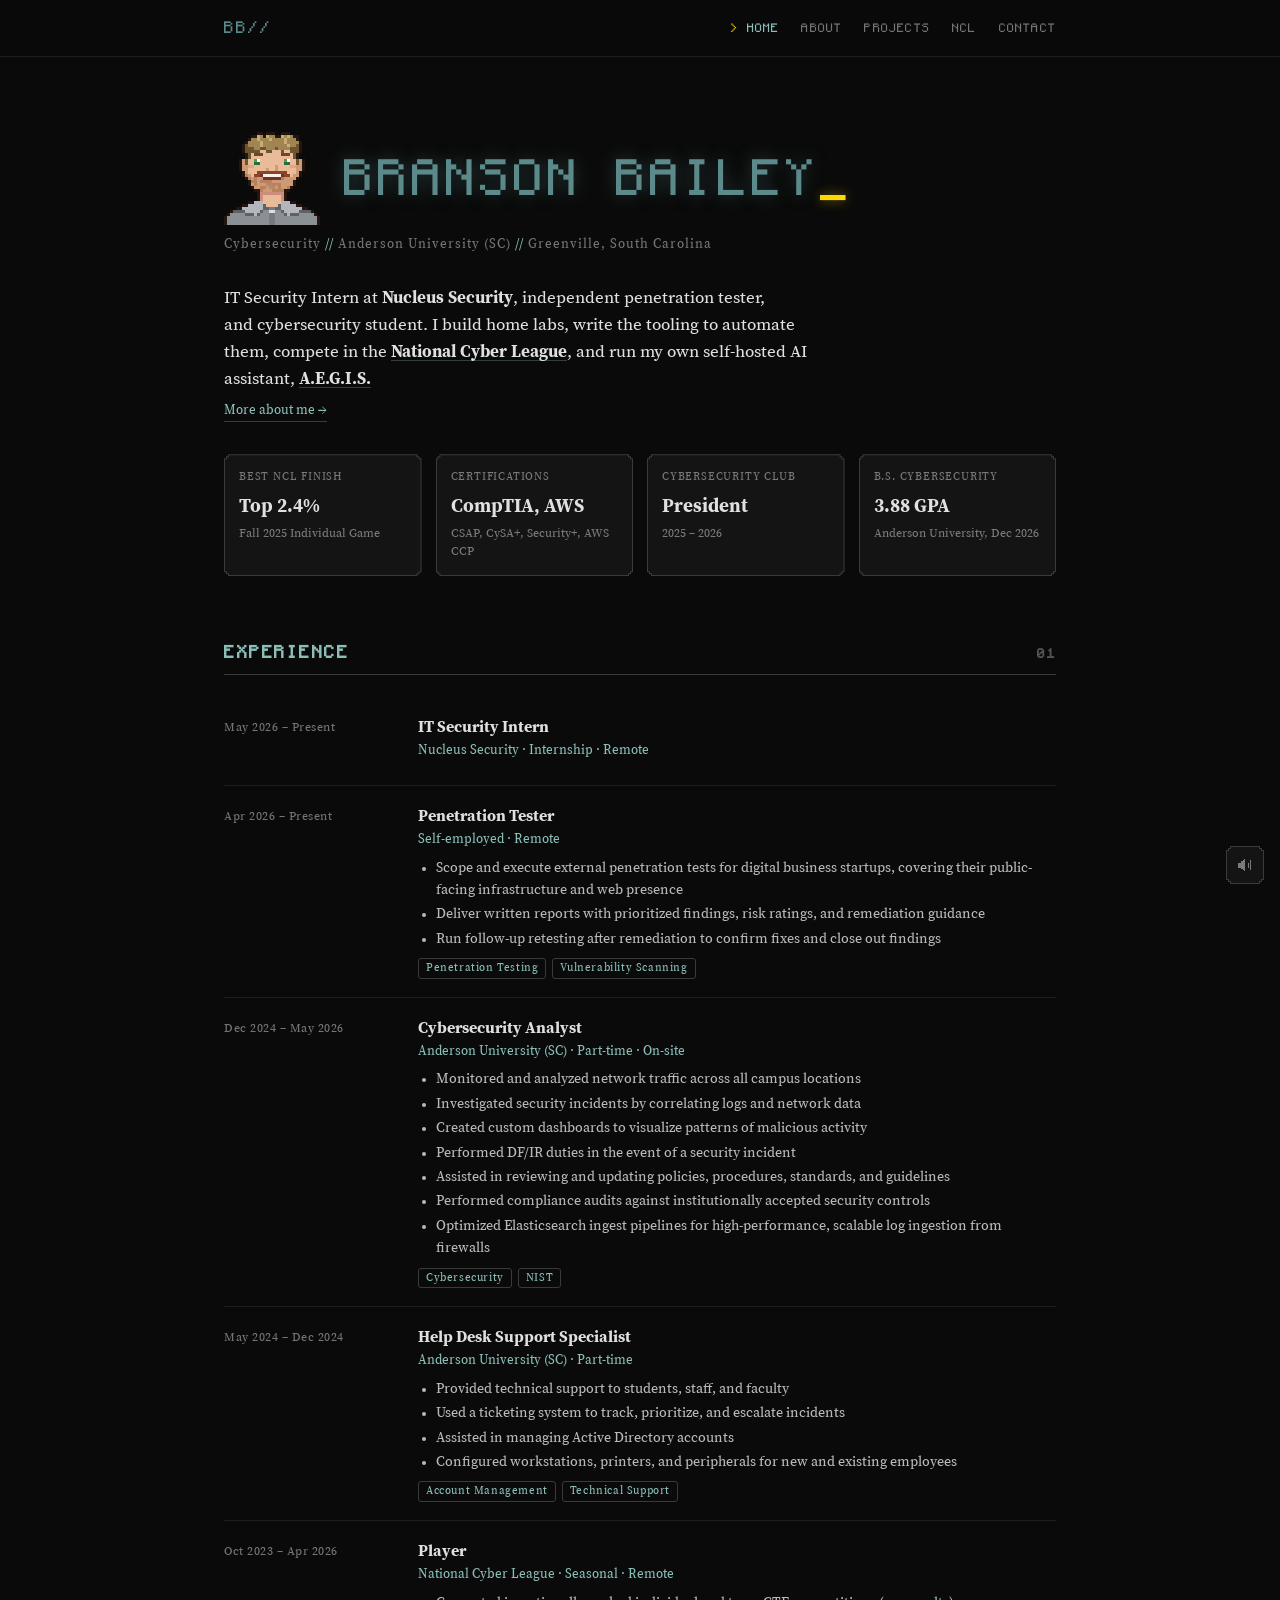
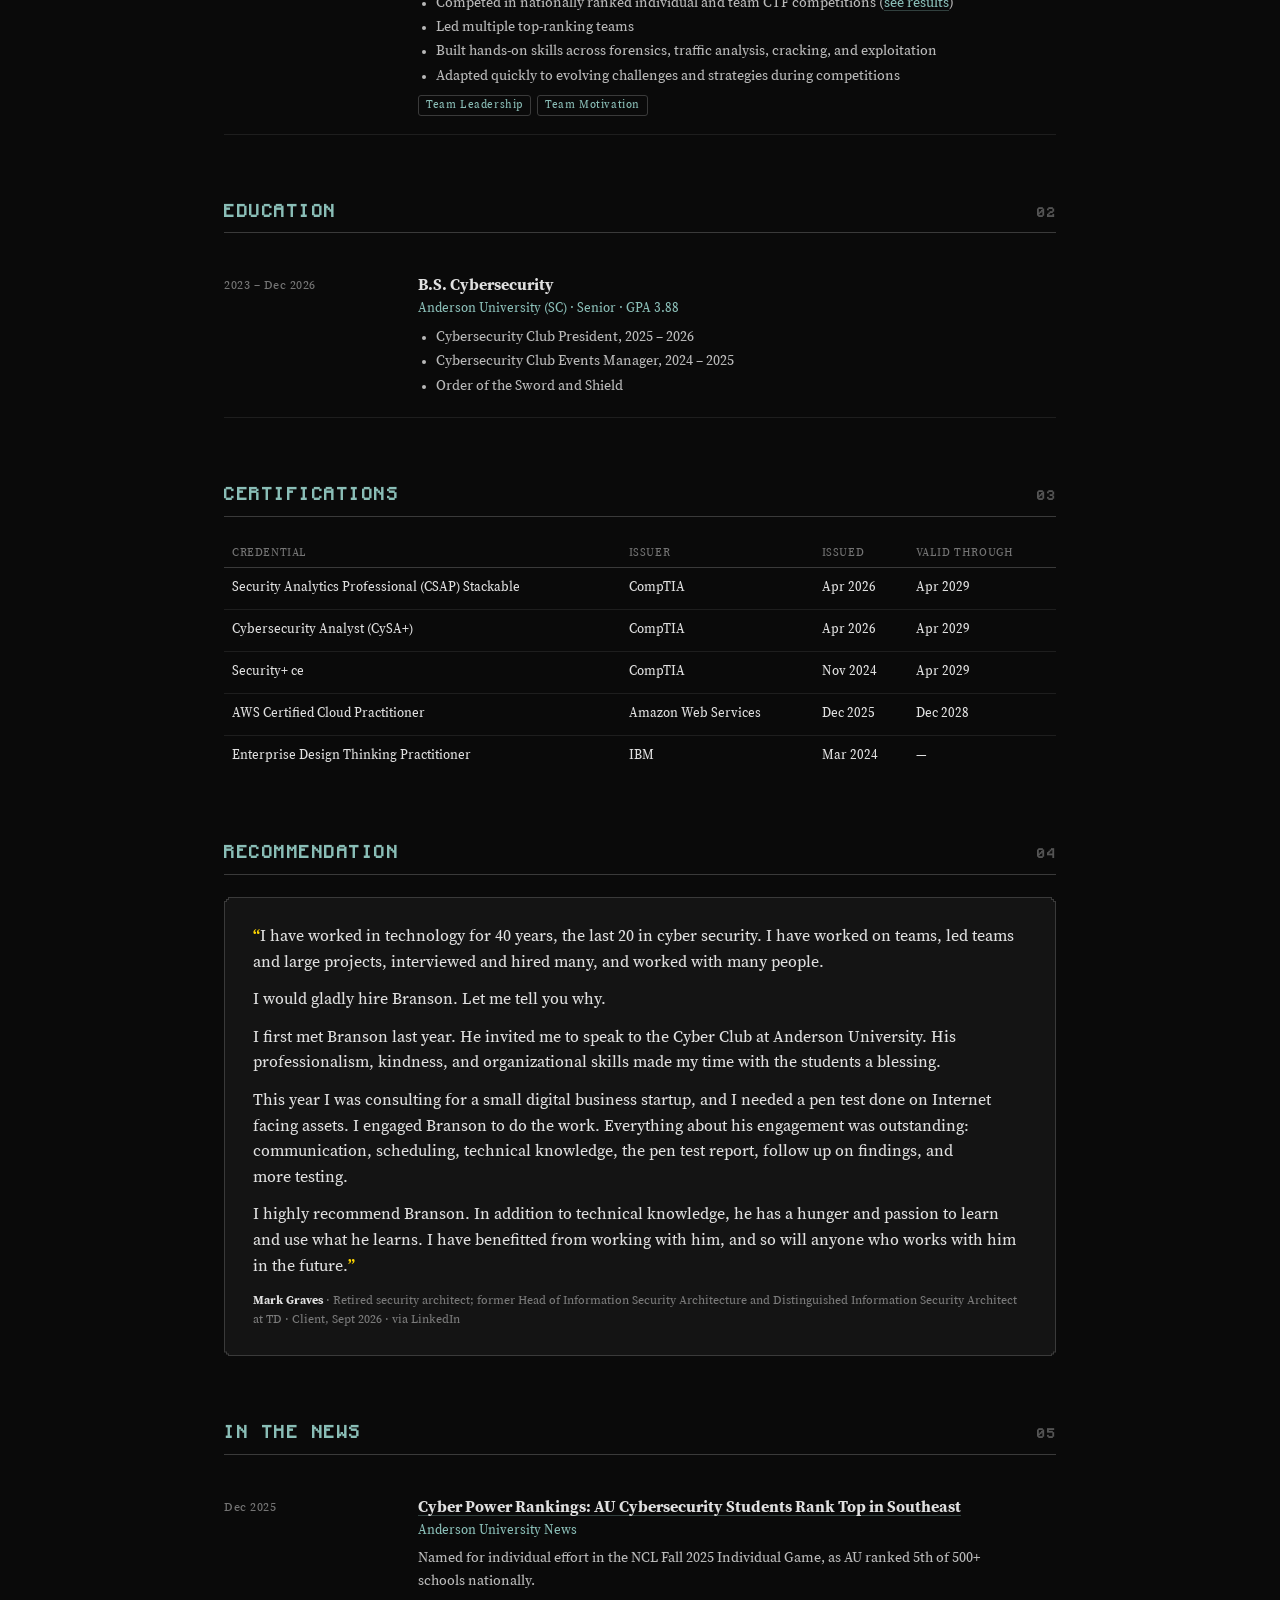
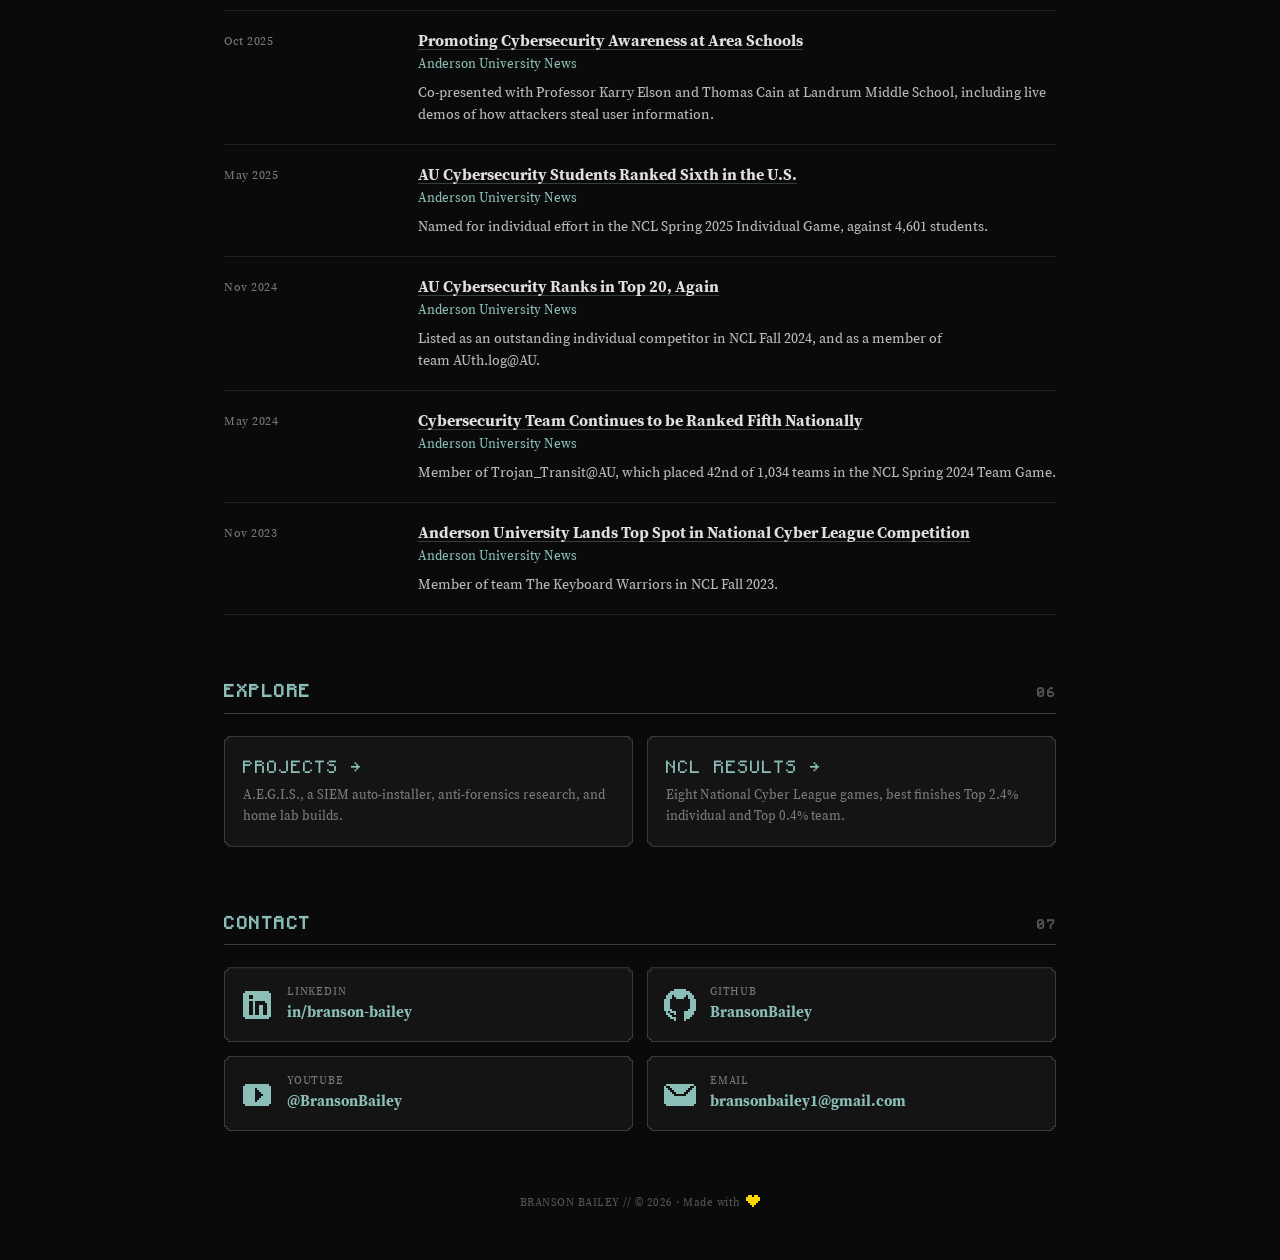
==== index.html @ 3ed8ba47 "A.E.G.I.S.: high-level pixel architecture diagram (wide + mobile layouts)" ====
<!DOCTYPE html>
<html lang="en">
<head>
<meta charset="UTF-8">
<meta name="viewport" content="width=device-width, initial-scale=1">
<title>Branson Bailey //</title>
<meta name="description" content="Branson Bailey: Cybersecurity Professional, cybersecurity student at Anderson University (SC), CompTIA CySA+ and Security+, NCL competitor (top 2.4% individual, top 0.4% team), and builder of A.E.G.I.S., a self-hosted AI assistant.">
<link rel="canonical" href="https://bransonbailey.github.io/">
<meta property="og:type" content="website">
<meta property="og:site_name" content="Branson Bailey">
<meta property="og:title" content="Branson Bailey // Cybersecurity Portfolio">
<meta property="og:description" content="Branson Bailey: Cybersecurity Professional, cybersecurity student at Anderson University (SC), CompTIA CySA+ and Security+, NCL competitor (top 2.4% individual, top 0.4% team), and builder of A.E.G.I.S., a self-hosted AI assistant.">
<meta property="og:url" content="https://bransonbailey.github.io/">
<meta property="og:image" content="https://bransonbailey.github.io/og-card.png">
<meta property="og:image:width" content="1200">
<meta property="og:image:height" content="630">
<meta property="og:image:alt" content="Pixel-art portrait of Branson Bailey next to his name and role">
<meta name="twitter:card" content="summary_large_image">
<meta name="twitter:title" content="Branson Bailey // Cybersecurity Portfolio">
<meta name="twitter:description" content="Branson Bailey: Cybersecurity Professional, cybersecurity student at Anderson University (SC), CompTIA CySA+ and Security+, NCL competitor (top 2.4% individual, top 0.4% team), and builder of A.E.G.I.S., a self-hosted AI assistant.">
<meta name="twitter:image" content="https://bransonbailey.github.io/og-card.png">
<link rel="icon" href="favicon.svg" type="image/svg+xml">
<link rel="icon" href="favicon-32.png" type="image/png" sizes="32x32">
<link rel="apple-touch-icon" href="apple-touch-icon.png">
<link rel="stylesheet" href="style.css?v=20261014b">
<script src="console.js?v=20261014b" defer></script>
</head>
<body>

<nav aria-label="Primary">
  <div class="nav-inner">
    <a class="mark" href="index.html">BB//</a>
    <div class="nav-links">
      <a href="index.html" class="active" aria-current="page">Home</a>
      <a href="about/index.html">About</a>
      <a href="projects/index.html">Projects</a>
      <a href="ncl/index.html">NCL</a>
      <a href="index.html#contact">Contact</a>
    </div>
  </div>
</nav>

<main class="report" id="top">

  <div class="hero">
    <div class="avatar" role="img" aria-label="Pixel-art portrait of Branson"><svg class="avatar-strip" viewBox="0 0 64 32" shape-rendering="crispEdges" aria-hidden="true"><path fill="#24160f" d="M11 1h2v1h-2zM14 1h3v1h-3zM19 1h3v1h-3zM9 2h2v1h-2zM13 2h1v1h-1zM17 2h2v1h-2zM23 2h2v1h-2zM8 3h1v1h-1zM24 3h1v1h-1zM7 4h1v1h-1zM25 4h1v1h-1zM6 5h1v1h-1zM25 5h1v1h-1zM6 6h1v1h-1zM25 6h1v1h-1zM6 7h1v1h-1zM25 7h1v1h-1zM7 8h1v1h-1zM24 8h1v1h-1zM7 9h1v1h-1zM24 9h1v1h-1zM5 10h1v1h-1zM26 10h1v1h-1zM5 11h1v1h-1zM26 11h1v1h-1zM5 12h1v1h-1zM26 12h1v1h-1zM5 13h1v1h-1zM26 13h1v1h-1zM6 14h1v1h-1zM25 14h1v1h-1zM6 15h1v1h-1zM25 15h1v1h-1zM7 16h1v1h-1zM24 16h1v1h-1zM8 17h1v1h-1zM23 17h1v1h-1zM8 18h1v1h-1zM23 18h1v1h-1zM9 19h1v1h-1zM22 19h1v1h-1zM10 20h2v1h-2zM20 20h2v1h-2zM11 21h1v1h-1zM20 21h1v1h-1zM11 22h1v1h-1zM20 22h1v1h-1zM11 23h1v1h-1zM20 23h1v1h-1zM8 24h2v1h-2zM22 24h2v1h-2zM6 25h2v1h-2zM24 25h2v1h-2zM4 26h2v1h-2zM26 26h2v1h-2zM2 27h1v1h-1zM29 27h1v1h-1zM1 28h1v1h-1zM30 28h1v1h-1zM0 29h1v1h-1zM31 29h1v1h-1zM0 30h1v1h-1zM31 30h1v1h-1zM0 31h1v1h-1zM31 31h1v1h-1zM43 1h2v1h-2zM46 1h3v1h-3zM51 1h3v1h-3zM41 2h2v1h-2zM45 2h1v1h-1zM49 2h2v1h-2zM55 2h2v1h-2zM40 3h1v1h-1zM56 3h1v1h-1zM39 4h1v1h-1zM57 4h1v1h-1zM38 5h1v1h-1zM57 5h1v1h-1zM38 6h1v1h-1zM57 6h1v1h-1zM38 7h1v1h-1zM57 7h1v1h-1zM39 8h1v1h-1zM56 8h1v1h-1zM39 9h1v1h-1zM56 9h1v1h-1zM37 10h1v1h-1zM58 10h1v1h-1zM37 11h1v1h-1zM58 11h1v1h-1zM37 12h1v1h-1zM58 12h1v1h-1zM37 13h1v1h-1zM58 13h1v1h-1zM38 14h1v1h-1zM57 14h1v1h-1zM38 15h1v1h-1zM57 15h1v1h-1zM39 16h1v1h-1zM56 16h1v1h-1zM40 17h1v1h-1zM55 17h1v1h-1zM40 18h1v1h-1zM55 18h1v1h-1zM41 19h1v1h-1zM54 19h1v1h-1zM42 20h2v1h-2zM52 20h2v1h-2zM43 21h1v1h-1zM52 21h1v1h-1zM43 22h1v1h-1zM52 22h1v1h-1zM43 23h1v1h-1zM52 23h1v1h-1zM40 24h2v1h-2zM54 24h2v1h-2zM38 25h2v1h-2zM56 25h2v1h-2zM36 26h2v1h-2zM58 26h2v1h-2zM34 27h1v1h-1zM61 27h1v1h-1zM33 28h1v1h-1zM62 28h1v1h-1zM32 29h1v1h-1zM63 29h1v1h-1zM32 30h1v1h-1zM63 30h1v1h-1zM32 31h1v1h-1zM63 31h1v1h-1z"/><path fill="#c9ae74" d="M11 2h1v1h-1zM14 2h1v1h-1zM19 2h1v1h-1zM21 2h1v1h-1zM11 3h1v1h-1zM15 3h1v1h-1zM20 3h1v1h-1zM12 4h1v1h-1zM20 4h1v1h-1zM12 5h1v1h-1zM21 5h1v1h-1zM43 2h1v1h-1zM46 2h1v1h-1zM51 2h1v1h-1zM53 2h1v1h-1zM43 3h1v1h-1zM47 3h1v1h-1zM52 3h1v1h-1zM44 4h1v1h-1zM52 4h1v1h-1zM44 5h1v1h-1zM53 5h1v1h-1z"/><path fill="#a08452" d="M12 2h1v1h-1zM15 2h2v1h-2zM20 2h1v1h-1zM22 2h1v1h-1zM9 3h2v1h-2zM12 3h3v1h-3zM16 3h4v1h-4zM21 3h3v1h-3zM8 4h4v1h-4zM13 4h7v1h-7zM21 4h4v1h-4zM8 5h4v1h-4zM13 5h8v1h-8zM22 5h2v1h-2zM10 6h2v1h-2zM14 6h3v1h-3zM18 6h4v1h-4zM44 2h1v1h-1zM47 2h2v1h-2zM52 2h1v1h-1zM54 2h1v1h-1zM41 3h2v1h-2zM44 3h3v1h-3zM48 3h4v1h-4zM53 3h3v1h-3zM40 4h4v1h-4zM45 4h7v1h-7zM53 4h4v1h-4zM40 5h4v1h-4zM45 5h8v1h-8zM54 5h2v1h-2zM42 6h2v1h-2zM46 6h3v1h-3zM50 6h4v1h-4z"/><path fill="#6e5532" d="M7 5h1v1h-1zM24 5h1v1h-1zM7 6h3v1h-3zM12 6h2v1h-2zM17 6h1v1h-1zM22 6h3v1h-3zM7 7h5v1h-5zM14 7h2v1h-2zM19 7h1v1h-1zM22 7h3v1h-3zM8 8h1v1h-1zM23 8h1v1h-1zM8 9h1v1h-1zM23 9h1v1h-1zM7 10h1v1h-1zM24 10h1v1h-1zM7 11h1v1h-1zM24 11h1v1h-1zM39 5h1v1h-1zM56 5h1v1h-1zM39 6h3v1h-3zM44 6h2v1h-2zM49 6h1v1h-1zM54 6h3v1h-3zM39 7h5v1h-5zM46 7h2v1h-2zM51 7h1v1h-1zM54 7h3v1h-3zM40 8h1v1h-1zM55 8h1v1h-1zM40 9h1v1h-1zM55 9h1v1h-1zM39 10h1v1h-1zM56 10h1v1h-1zM39 11h1v1h-1zM56 11h1v1h-1z"/><path fill="#e9bb98" d="M12 7h2v1h-2zM16 7h3v1h-3zM20 7h2v1h-2zM9 8h1v1h-1zM13 8h6v1h-6zM22 8h1v1h-1zM9 9h14v1h-14zM8 10h2v1h-2zM12 10h8v1h-8zM22 10h2v1h-2zM8 11h2v1h-2zM12 11h8v1h-8zM22 11h2v1h-2zM10 12h7v1h-7zM18 12h4v1h-4zM8 13h6v1h-6zM15 13h2v1h-2zM18 13h6v1h-6zM8 14h3v1h-3zM21 14h3v1h-3zM9 15h1v1h-1zM22 15h1v1h-1zM13 22h6v1h-6zM13 23h6v1h-6zM13 24h6v1h-6zM14 25h4v1h-4zM44 7h2v1h-2zM48 7h3v1h-3zM52 7h2v1h-2zM41 8h1v1h-1zM45 8h6v1h-6zM54 8h1v1h-1zM41 9h14v1h-14zM40 10h16v1h-16zM40 11h2v1h-2zM44 11h8v1h-8zM54 11h2v1h-2zM42 12h7v1h-7zM50 12h4v1h-4zM40 13h6v1h-6zM47 13h2v1h-2zM50 13h6v1h-6zM40 14h3v1h-3zM53 14h3v1h-3zM41 15h1v1h-1zM54 15h1v1h-1zM45 22h6v1h-6zM45 23h6v1h-6zM45 24h6v1h-6zM46 25h4v1h-4z"/><path fill="#6b4630" d="M10 8h3v1h-3zM19 8h3v1h-3zM42 8h3v1h-3zM51 8h3v1h-3z"/><path fill="#cf9a77" d="M6 10h1v1h-1zM25 10h1v1h-1zM6 11h1v1h-1zM25 11h1v1h-1zM6 12h1v1h-1zM17 12h1v1h-1zM25 12h1v1h-1zM6 13h1v1h-1zM14 13h1v1h-1zM17 13h1v1h-1zM25 13h1v1h-1zM38 10h1v1h-1zM57 10h1v1h-1zM38 11h1v1h-1zM57 11h1v1h-1zM38 12h1v1h-1zM49 12h1v1h-1zM57 12h1v1h-1zM38 13h1v1h-1zM46 13h1v1h-1zM49 13h1v1h-1zM57 13h1v1h-1z"/><path fill="#4a9c5a" d="M10 10h1v1h-1zM20 10h1v1h-1z"/><path fill="#ffffff" d="M11 10h1v1h-1zM21 10h1v1h-1z"/><path fill="#2c6b3a" d="M10 11h2v1h-2zM20 11h2v1h-2z"/><path fill="#cd9a77" d="M7 12h1v1h-1zM24 12h1v1h-1zM7 13h1v1h-1zM24 13h1v1h-1zM7 14h1v1h-1zM24 14h1v1h-1zM8 15h1v1h-1zM23 15h2v1h-2zM9 16h1v1h-1zM11 16h2v1h-2zM20 16h4v1h-4zM11 17h1v1h-1zM16 17h7v1h-7zM9 18h1v1h-1zM11 18h3v1h-3zM19 18h4v1h-4zM10 19h2v1h-2zM14 19h1v1h-1zM17 19h1v1h-1zM19 19h2v1h-2zM13 20h3v1h-3zM39 12h1v1h-1zM56 12h1v1h-1zM39 13h1v1h-1zM56 13h1v1h-1zM39 14h1v1h-1zM56 14h1v1h-1zM40 15h1v1h-1zM55 15h2v1h-2zM41 16h1v1h-1zM43 16h2v1h-2zM52 16h4v1h-4zM43 17h1v1h-1zM48 17h7v1h-7zM41 18h1v1h-1zM43 18h3v1h-3zM51 18h4v1h-4zM42 19h2v1h-2zM46 19h1v1h-1zM49 19h1v1h-1zM51 19h2v1h-2zM45 20h3v1h-3z"/><path fill="#e8a088" d="M8 12h2v1h-2zM22 12h2v1h-2zM40 12h2v1h-2zM54 12h2v1h-2z"/><path fill="#8a4528" d="M11 14h10v1h-10zM10 15h2v1h-2zM20 15h2v1h-2zM43 14h10v1h-10zM42 15h2v1h-2zM52 15h2v1h-2z"/><path fill="#b7815c" d="M7 15h1v1h-1zM8 16h1v1h-1zM10 16h1v1h-1zM19 16h1v1h-1zM9 17h2v1h-2zM12 17h4v1h-4zM10 18h1v1h-1zM16 18h1v1h-1zM18 18h1v1h-1zM12 19h2v1h-2zM18 19h1v1h-1zM21 19h1v1h-1zM12 20h1v1h-1zM16 20h4v1h-4zM39 15h1v1h-1zM40 16h1v1h-1zM42 16h1v1h-1zM51 16h1v1h-1zM41 17h2v1h-2zM44 17h4v1h-4zM42 18h1v1h-1zM48 18h1v1h-1zM50 18h1v1h-1zM44 19h2v1h-2zM50 19h1v1h-1zM53 19h1v1h-1zM44 20h1v1h-1zM48 20h4v1h-4z"/><path fill="#7a2f26" d="M12 15h1v1h-1zM19 15h1v1h-1zM13 16h6v1h-6zM44 15h1v1h-1zM51 15h1v1h-1zM45 16h6v1h-6z"/><path fill="#f6f1ea" d="M13 15h6v1h-6zM45 15h6v1h-6z"/><path fill="#ba8664" d="M14 18h2v1h-2zM17 18h1v1h-1zM15 19h2v1h-2zM46 18h2v1h-2zM49 18h1v1h-1zM47 19h2v1h-2z"/><path fill="#cc8e7c" d="M12 21h8v1h-8zM12 22h1v1h-1zM19 22h1v1h-1zM12 23h1v1h-1zM19 23h1v1h-1zM44 21h8v1h-8zM44 22h1v1h-1zM51 22h1v1h-1zM44 23h1v1h-1zM51 23h1v1h-1z"/><path fill="#b3b7bb" d="M10 24h3v1h-3zM19 24h3v1h-3zM8 25h5v1h-5zM19 25h5v1h-5zM6 26h7v1h-7zM19 26h7v1h-7zM7 27h5v1h-5zM20 27h5v1h-5zM10 28h1v1h-1zM21 28h1v1h-1zM42 24h3v1h-3zM51 24h3v1h-3zM40 25h5v1h-5zM51 25h5v1h-5zM38 26h7v1h-7zM51 26h7v1h-7zM39 27h5v1h-5zM52 27h5v1h-5zM42 28h1v1h-1zM53 28h1v1h-1z"/><path fill="#5d6267" d="M13 25h1v1h-1zM18 25h1v1h-1zM13 26h2v1h-2zM17 26h2v1h-2zM3 27h4v1h-4zM12 27h1v1h-1zM19 27h1v1h-1zM25 27h4v1h-4zM7 28h3v1h-3zM11 28h1v1h-1zM20 28h1v1h-1zM22 28h3v1h-3zM45 25h1v1h-1zM50 25h1v1h-1zM45 26h2v1h-2zM49 26h2v1h-2zM35 27h4v1h-4zM44 27h1v1h-1zM51 27h1v1h-1zM57 27h4v1h-4zM39 28h3v1h-3zM43 28h1v1h-1zM52 28h1v1h-1zM54 28h3v1h-3z"/><path fill="#767b80" d="M15 26h2v1h-2zM15 28h2v1h-2zM15 29h2v1h-2zM15 30h2v1h-2zM15 31h2v1h-2zM47 26h2v1h-2zM47 28h2v1h-2zM47 29h2v1h-2zM47 30h2v1h-2zM47 31h2v1h-2z"/><path fill="#8b9095" d="M13 27h2v1h-2zM17 27h2v1h-2zM2 28h5v1h-5zM12 28h3v1h-3zM17 28h3v1h-3zM25 28h5v1h-5zM1 29h14v1h-14zM17 29h14v1h-14zM1 30h14v1h-14zM17 30h14v1h-14zM1 31h14v1h-14zM17 31h14v1h-14zM45 27h2v1h-2zM49 27h2v1h-2zM34 28h5v1h-5zM44 28h3v1h-3zM49 28h3v1h-3zM57 28h5v1h-5zM33 29h14v1h-14zM49 29h14v1h-14zM33 30h14v1h-14zM49 30h14v1h-14zM33 31h14v1h-14zM49 31h14v1h-14z"/><path fill="#dcdee0" d="M15 27h2v1h-2zM47 27h2v1h-2z"/><path fill="#1c2a1e" d="M42 11h2v1h-2zM52 11h2v1h-2z"/></svg></div>
  <h1>BRANSON BAILEY<span class="cursor" aria-hidden="true">_</span></h1>
  </div>
  <div class="subtitle">Cybersecurity <span class="accent">//</span> Anderson University (SC) <span class="accent">//</span> Greenville, South Carolina</div>

  <p class="lede">IT Security Intern at <strong>Nucleus Security</strong>, independent penetration tester, and cybersecurity student. I build home labs, write the tooling to automate them, compete in the <a href="ncl/index.html">National Cyber League</a>, and run my own self-hosted AI assistant, <a href="projects/index.html">A.E.G.I.S.</a> <a class="more" href="about/index.html">More about me&nbsp;&rarr;</a></p>

  <div class="stat-grid">
    <div class="stat-card">
      <div class="stat-label">Best NCL Finish</div>
      <div class="stat-value">Top 2.4%</div>
      <div class="stat-sub">Fall 2025 Individual Game</div>
    </div>
    <div class="stat-card">
      <div class="stat-label">Certifications</div>
      <div class="stat-value">CompTIA, AWS</div>
      <div class="stat-sub">CSAP, CySA+, Security+, AWS CCP</div>
    </div>
    <div class="stat-card">
      <div class="stat-label">Cybersecurity Club</div>
      <div class="stat-value">President</div>
      <div class="stat-sub">2025 &ndash; 2026</div>
    </div>
    <div class="stat-card">
      <div class="stat-label">B.S. Cybersecurity</div>
      <div class="stat-value">3.88 GPA</div>
      <div class="stat-sub">Anderson University, Dec 2026</div>
    </div>
  </div>

  <!-- ===================== EXPERIENCE ===================== -->
  <h2 id="experience"><span>Experience</span><span class="idx">01</span></h2>

  <div class="entry">
    <div class="when">May 2026 &ndash; Present</div>
    <div class="what">
      <h3>IT Security Intern</h3>
      <div class="org">Nucleus Security &middot; Internship &middot; Remote</div>
    </div>
  </div>

  <div class="entry">
    <div class="when">Apr 2026 &ndash; Present</div>
    <div class="what">
      <h3>Penetration Tester</h3>
      <div class="org">Self-employed &middot; Remote</div>
      <ul>
        <li>Scope and execute external penetration tests for digital business startups, covering their public-facing infrastructure and web presence</li>
        <li>Deliver written reports with prioritized findings, risk ratings, and remediation guidance</li>
        <li>Run follow-up retesting after remediation to confirm fixes and close out findings</li>
      </ul>
      <div class="tags"><span class="tag">Penetration Testing</span><span class="tag">Vulnerability Scanning</span></div>
    </div>
  </div>

  <div class="entry">
    <div class="when">Dec 2024 &ndash; May 2026</div>
    <div class="what">
      <h3>Cybersecurity Analyst</h3>
      <div class="org">Anderson University (SC) &middot; Part-time &middot; On-site</div>
      <ul>
        <li>Monitored and analyzed network traffic across all campus locations</li>
        <li>Investigated security incidents by correlating logs and network data</li>
        <li>Created custom dashboards to visualize patterns of malicious activity</li>
        <li>Performed DF/IR duties in the event of a security incident</li>
        <li>Assisted in reviewing and updating policies, procedures, standards, and guidelines</li>
        <li>Performed compliance audits against institutionally accepted security controls</li>
        <li>Optimized Elasticsearch ingest pipelines for high-performance, scalable log ingestion from firewalls</li>
      </ul>
      <div class="tags"><span class="tag">Cybersecurity</span><span class="tag">NIST</span></div>
    </div>
  </div>

  <div class="entry">
    <div class="when">May 2024 &ndash; Dec 2024</div>
    <div class="what">
      <h3>Help Desk Support Specialist</h3>
      <div class="org">Anderson University (SC) &middot; Part-time</div>
      <ul>
        <li>Provided technical support to students, staff, and faculty</li>
        <li>Used a ticketing system to track, prioritize, and escalate incidents</li>
        <li>Assisted in managing Active Directory accounts</li>
        <li>Configured workstations, printers, and peripherals for new and existing employees</li>
      </ul>
      <div class="tags"><span class="tag">Account Management</span><span class="tag">Technical Support</span></div>
    </div>
  </div>

  <div class="entry">
    <div class="when">Oct 2023 &ndash; Apr 2026</div>
    <div class="what">
      <h3>Player</h3>
      <div class="org">National Cyber League &middot; Seasonal &middot; Remote</div>
      <ul>
        <li>Competed in nationally ranked individual and team CTF competitions (<a href="ncl/index.html">see results</a>)</li>
        <li>Led multiple top-ranking teams</li>
        <li>Built hands-on skills across forensics, traffic analysis, cracking, and exploitation</li>
        <li>Adapted quickly to evolving challenges and strategies during competitions</li>
      </ul>
      <div class="tags"><span class="tag">Team Leadership</span><span class="tag">Team Motivation</span></div>
    </div>
  </div>

  <!-- ===================== EDUCATION ===================== -->
  <h2 id="education"><span>Education</span><span class="idx">02</span></h2>

  <div class="entry">
    <div class="when">2023 &ndash; Dec 2026</div>
    <div class="what">
      <h3>B.S. Cybersecurity</h3>
      <div class="org">Anderson University (SC) &middot; Senior &middot; <span class="gold">GPA 3.88</span></div>
      <ul>
        <li>Cybersecurity Club President, 2025 &ndash; 2026</li>
        <li>Cybersecurity Club Events Manager, 2024 &ndash; 2025</li>
        <li>Order of the Sword and Shield</li>
      </ul>
    </div>
  </div>

  <!-- ===================== CERTS ===================== -->
  <h2 id="certs"><span>Certifications</span><span class="idx">03</span></h2>

  <table class="data">
    <tr><th>Credential</th><th>Issuer</th><th>Issued</th><th>Valid Through</th></tr>
    <tr><td>Security Analytics Professional (CSAP) Stackable</td><td>CompTIA</td><td>Apr 2026</td><td>Apr 2029</td></tr>
    <tr><td>Cybersecurity Analyst (CySA+)</td><td>CompTIA</td><td>Apr 2026</td><td>Apr 2029</td></tr>
    <tr><td>Security+ ce</td><td>CompTIA</td><td>Nov 2024</td><td>Apr 2029</td></tr>
    <tr><td>AWS Certified Cloud Practitioner</td><td>Amazon Web Services</td><td>Dec 2025</td><td>Dec 2028</td></tr>
    <tr><td>Enterprise Design Thinking Practitioner</td><td>IBM</td><td>Mar 2024</td><td>&mdash;</td></tr>
  </table>

  <!-- ===================== RECOMMENDATION ===================== -->
  <h2><span>Recommendation</span><span class="idx">04</span></h2>
  <blockquote>
    <p>I have worked in technology for 40 years, the last 20 in cyber security. I have worked on teams, led teams and large projects, interviewed and hired many, and worked with many people.</p>
    <p>I would gladly hire Branson. Let me tell you why.</p>
    <p>I first met Branson last year. He invited me to speak to the Cyber Club at Anderson University. His professionalism, kindness, and organizational skills made my time with the students a blessing.</p>
    <p>This year I was consulting for a small digital business startup, and I needed a pen test done on Internet facing assets. I engaged Branson to do the work. Everything about his engagement was outstanding: communication, scheduling, technical knowledge, the pen test report, follow up on findings, and more testing.</p>
    <p>I highly recommend Branson. In addition to technical knowledge, he has a hunger and passion to learn and use what he learns. I have benefitted from working with him, and so will anyone who works with him in the future.</p>
    <footer><strong>Mark Graves</strong> &middot; Retired security architect; former Head of Information Security Architecture and Distinguished Information Security Architect at TD &middot; Client, Sept 2026 &middot; via LinkedIn</footer>
  </blockquote>

  <!-- ===================== IN THE NEWS ===================== -->
  <h2 id="news"><span>In the News</span><span class="idx">05</span></h2>
  <div class="entry">
    <div class="when">Dec 2025</div>
    <div class="what">
      <h3><a class="news-link" href="https://andersonuniversity.edu/news/cyber-power-rankings-au-cybersecurity-students-rank-top-in-southeast/" rel="noopener">Cyber Power Rankings: AU Cybersecurity Students Rank Top in Southeast</a></h3>
      <div class="org">Anderson University News</div>
      <p>Named for individual effort in the NCL Fall 2025 Individual Game, as AU ranked 5th of 500+ schools nationally.</p>
    </div>
  </div>
  <div class="entry">
    <div class="when">Oct 2025</div>
    <div class="what">
      <h3><a class="news-link" href="https://andersonuniversity.edu/news/promoting-cybersecurity-awareness-at-area-schools-2/" rel="noopener">Promoting Cybersecurity Awareness at Area Schools</a></h3>
      <div class="org">Anderson University News</div>
      <p>Co-presented with Professor Karry Elson and Thomas Cain at Landrum Middle School, including live demos of how attackers steal user information.</p>
    </div>
  </div>
  <div class="entry">
    <div class="when">May 2025</div>
    <div class="what">
      <h3><a class="news-link" href="https://andersonuniversity.edu/news/anderson-university-sc-cybersecurity-students-ranked-sixth-in-the-u-s-also-top-cyber-program-among-christian-institutions/" rel="noopener">AU Cybersecurity Students Ranked Sixth in the U.S.</a></h3>
      <div class="org">Anderson University News</div>
      <p>Named for individual effort in the NCL Spring 2025 Individual Game, against 4,601 students.</p>
    </div>
  </div>
  <div class="entry">
    <div class="when">Nov 2024</div>
    <div class="what">
      <h3><a class="news-link" href="https://andersonuniversity.edu/news/au-cybersecurity-ranks-in-top-20-again/" rel="noopener">AU Cybersecurity Ranks in Top 20, Again</a></h3>
      <div class="org">Anderson University News</div>
      <p>Listed as an outstanding individual competitor in NCL Fall 2024, and as a member of team AUth.log@AU.</p>
    </div>
  </div>
  <div class="entry">
    <div class="when">May 2024</div>
    <div class="what">
      <h3><a class="news-link" href="https://andersonuniversity.edu/news/cybersecurity-team-continues-to-be-ranked-fifth-nationally/" rel="noopener">Cybersecurity Team Continues to be Ranked Fifth Nationally</a></h3>
      <div class="org">Anderson University News</div>
      <p>Member of Trojan_Transit@AU, which placed 42nd of 1,034 teams in the NCL Spring 2024 Team Game.</p>
    </div>
  </div>
  <div class="entry">
    <div class="when">Nov 2023</div>
    <div class="what">
      <h3><a class="news-link" href="https://andersonuniversity.edu/news/anderson-university-lands-top-spot-national-cyber-league-competition/" rel="noopener">Anderson University Lands Top Spot in National Cyber League Competition</a></h3>
      <div class="org">Anderson University News</div>
      <p>Member of team The Keyboard Warriors in NCL Fall 2023.</p>
    </div>
  </div>

  <!-- ===================== EXPLORE ===================== -->
  <h2><span>Explore</span><span class="idx">06</span></h2>
  <div class="explore">
    <a href="projects/index.html">
      <div class="stat-value">PROJECTS &rarr;</div>
      <p>A.E.G.I.S., a SIEM auto-installer, anti-forensics research, and home lab builds.</p>
    </a>
    <a href="ncl/index.html">
      <div class="stat-value">NCL RESULTS &rarr;</div>
      <p>Eight National Cyber League games, best finishes Top 2.4% individual and Top 0.4% team.</p>
    </a>
  </div>

  <!-- ===================== CONTACT ===================== -->
  <h2 id="contact"><span>Contact</span><span class="idx">07</span></h2>
  <div class="contact">
    <a href="https://www.linkedin.com/in/branson-bailey/" rel="noopener">
      <svg class="px-icon" viewBox="0 0 16 16" shape-rendering="crispEdges" aria-hidden="true"><path fill="currentColor" d="M2 1h12v1h-12zM1 2h14v1h-14zM1 3h3v1h-3zM6 3h9v1h-9zM1 4h3v1h-3zM6 4h9v1h-9zM1 5h14v1h-14zM1 6h3v1h-3zM6 6h1v1h-1zM12 6h3v1h-3zM1 7h3v1h-3zM6 7h1v1h-1zM13 7h2v1h-2zM1 8h3v1h-3zM6 8h1v1h-1zM9 8h2v1h-2zM13 8h2v1h-2zM1 9h3v1h-3zM6 9h1v1h-1zM9 9h2v1h-2zM13 9h2v1h-2zM1 10h3v1h-3zM6 10h1v1h-1zM9 10h2v1h-2zM13 10h2v1h-2zM1 11h3v1h-3zM6 11h1v1h-1zM9 11h2v1h-2zM13 11h2v1h-2zM1 12h3v1h-3zM6 12h1v1h-1zM9 12h2v1h-2zM13 12h2v1h-2zM1 13h14v1h-14zM2 14h12v1h-12z"/></svg>
      <div class="stat-label">LinkedIn</div>
      <div class="stat-value">in/branson-bailey</div>
    </a>
    <a href="https://github.com/BransonBailey" rel="noopener">
      <svg class="px-icon" viewBox="0 0 16 16" shape-rendering="crispEdges" aria-hidden="true"><path fill="currentColor" d="M5 0h6v1h-6zM3 1h10v1h-10zM2 2h12v1h-12zM1 3h3v1h-3zM5 3h6v1h-6zM12 3h3v1h-3zM1 4h3v1h-3zM6 4h4v1h-4zM12 4h3v1h-3zM0 5h3v1h-3zM13 5h3v1h-3zM0 6h3v1h-3zM13 6h3v1h-3zM0 7h3v1h-3zM13 7h3v1h-3zM0 8h3v1h-3zM13 8h3v1h-3zM0 9h3v1h-3zM13 9h3v1h-3zM0 10h4v1h-4zM12 10h4v1h-4zM1 11h1v1h-1zM3 11h3v1h-3zM10 11h5v1h-5zM1 12h2v1h-2zM5 12h1v1h-1zM10 12h5v1h-5zM2 13h2v1h-2zM10 13h4v1h-4zM3 14h3v1h-3zM10 14h3v1h-3zM5 15h1v1h-1zM10 15h1v1h-1z"/></svg>
      <div class="stat-label">GitHub</div>
      <div class="stat-value">BransonBailey</div>
    </a>
    <a href="https://www.youtube.com/@BransonBailey" rel="noopener">
      <svg class="px-icon" viewBox="0 0 16 16" shape-rendering="crispEdges" aria-hidden="true"><path fill="currentColor" d="M2 3h12v1h-12zM1 4h14v1h-14zM1 5h6v1h-6zM8 5h7v1h-7zM1 6h6v1h-6zM9 6h6v1h-6zM1 7h6v1h-6zM10 7h5v1h-5zM1 8h6v1h-6zM11 8h4v1h-4zM1 9h6v1h-6zM10 9h5v1h-5zM1 10h6v1h-6zM9 10h6v1h-6zM1 11h6v1h-6zM8 11h7v1h-7zM1 12h14v1h-14zM2 13h12v1h-12z"/></svg>
      <div class="stat-label">YouTube</div>
      <div class="stat-value">@BransonBailey</div>
    </a>
    <a href="mailto:bransonbailey1@gmail.com">
      <svg class="px-icon" viewBox="0 0 16 16" shape-rendering="crispEdges" aria-hidden="true"><path fill="currentColor" d="M1 3h14v1h-14zM0 4h1v1h-1zM3 4h10v1h-10zM15 4h1v1h-1zM0 5h2v1h-2zM4 5h8v1h-8zM14 5h2v1h-2zM0 6h3v1h-3zM5 6h6v1h-6zM13 6h3v1h-3zM0 7h4v1h-4zM6 7h4v1h-4zM12 7h4v1h-4zM0 8h5v1h-5zM11 8h5v1h-5zM0 9h16v1h-16zM0 10h16v1h-16zM0 11h16v1h-16zM0 12h16v1h-16zM1 13h14v1h-14z"/></svg>
      <div class="stat-label">Email</div>
      <div class="stat-value">bransonbailey1@gmail.com</div>
    </a>
  </div>

  <div class="footer">BRANSON BAILEY // &copy; 2026 &middot; Made with <svg class="heart" viewBox="0 0 7 6" shape-rendering="crispEdges" role="img" aria-label="love"><path d="M1 0h2v1H1zM4 0h2v1H4zM0 1h7v2H0zM1 3h5v1H1zM2 4h3v1H2zM3 5h1v1H3z"/></svg></div>
</main>

</body>
</html>
---- style.css ----
@font-face { font-family: 'Monocraft'; src: url(fonts/Monocraft.ttf) format('truetype'); font-display: swap; }
@font-face { font-family: 'Sourcerer'; font-weight: 400; src: url(fonts/Sourcerer-Regular.ttf) format('truetype'); font-display: swap; }
@font-face { font-family: 'Sourcerer'; font-weight: 700; src: url(fonts/Sourcerer-Bold.ttf) format('truetype'); font-display: swap; }

:root {
  --bg: #0a0a0a;
  --fg: #e0e0e0;
  --muted: rgba(224,224,224,0.5);
  --faint: rgba(224,224,224,0.35);
  --panel: #141414;
  --border: #3a3a3a;
  --rule: #1e1e1e;
  --accent: #5c8a8a;
  --accent-hi: #8abeb7;
  --blue: #2e5c8a;
  --blue-hi: #5c8aae;
  --gold: #ffd700;
  --purple: #8b5a8c;
  --green: #a1c659;
  --red: #c43e1c;
  /* pixel-art corner: two 2px steps cut into each corner */
  --notch: polygon(0 4px, 2px 4px, 2px 2px, 4px 2px, 4px 0,
    calc(100% - 4px) 0, calc(100% - 4px) 2px, calc(100% - 2px) 2px, calc(100% - 2px) 4px, 100% 4px,
    100% calc(100% - 4px), calc(100% - 2px) calc(100% - 4px), calc(100% - 2px) calc(100% - 2px), calc(100% - 4px) calc(100% - 2px), calc(100% - 4px) 100%,
    4px 100%, 4px calc(100% - 2px), 2px calc(100% - 2px), 2px calc(100% - 4px), 0 calc(100% - 4px));
}

* { box-sizing: border-box; }
html { scroll-behavior: smooth; scroll-padding-top: 72px; }
body {
  margin: 0; background: var(--bg); color: var(--fg);
  font-family: 'Sourcerer', ui-monospace, monospace; font-size: 15px; line-height: 1.6;
  display: flex; flex-direction: column; align-items: center;
}
::selection { background: var(--accent); color: var(--bg); }
a { color: var(--accent-hi); text-decoration: none; border-bottom: 1px solid rgba(138,190,183,0.3); }
a:hover { color: var(--gold); border-bottom-color: var(--gold); }
a:focus-visible, button:focus-visible { outline: 2px solid var(--gold); outline-offset: 3px; border-radius: 2px; }

/* ---------- nav ---------- */
nav {
  position: sticky; top: 0; z-index: 10; width: 100%;
  background: rgba(10,10,10,0.92); border-bottom: 1px solid var(--rule);
  display: flex; justify-content: center;
}
.nav-inner { width: 880px; max-width: 100%; padding: 0 24px; display: flex; align-items: center; justify-content: space-between; height: 56px; }
.mark { font-family: 'Monocraft', monospace; color: var(--accent); font-size: 15px; letter-spacing: 2px; border: none; }
.mark:hover { border: none; }
.nav-links { display: flex; gap: 22px; }
.nav-links a {
  font-family: 'Monocraft', monospace; font-size: 11px; letter-spacing: 1.2px; text-transform: uppercase;
  color: var(--muted); border: none; padding: 6px 0;
}
.nav-links a:hover, .nav-links a.active { color: var(--accent-hi); }
.nav-links a.active::before { content: '> '; color: var(--gold); }

/* ---------- page shell (report container) ---------- */
.report { width: 880px; max-width: 100%; padding: 72px 24px 48px; }

h1 {
  font-family: 'Monocraft', monospace; font-weight: 400; font-size: 46px; line-height: 1.1; color: var(--accent);
  letter-spacing: 3px; margin: 0 0 10px 0; text-shadow: 0 0 18px rgba(92,138,138,0.4);
}
.cursor { color: var(--gold); text-shadow: 0 0 12px rgba(255,215,0,0.45); animation: blink 1.1s steps(1) infinite; }
@keyframes blink { 50% { opacity: 0; } }
.subtitle { color: var(--muted); font-size: 13px; letter-spacing: 1px; margin-bottom: 28px; }
.subtitle .accent { color: var(--accent-hi); }
.lede { font-size: 17px; max-width: 640px; margin: 0 0 32px 0; text-wrap: pretty; }
.lede strong { color: var(--fg); }

h2 {
  font-family: 'Monocraft', monospace; font-size: 16px; color: var(--accent-hi);
  letter-spacing: 1.5px; text-transform: uppercase; border-bottom: 1px solid var(--border);
  padding-bottom: 8px; margin: 64px 0 22px 0; display: flex; justify-content: space-between; align-items: baseline;
}
h2 .idx { color: var(--faint); font-size: 12px; }

/* ---------- stat cards ---------- */
.stat-grid { display: grid; grid-template-columns: repeat(4, 1fr); gap: 14px; }
.stat-card { background: var(--panel); border: 1px solid var(--border); border-radius: 6px; padding: 14px 14px; }
.stat-label { font-size: 10.5px; color: var(--muted); text-transform: uppercase; letter-spacing: 0.8px; margin-bottom: 6px; }
.stat-value { font-size: 19px; font-weight: 700; }
.stat-sub { font-size: 11.5px; color: var(--muted); margin-top: 2px; }

/* ---------- experience timeline ---------- */
.entry { display: grid; grid-template-columns: 170px 1fr; gap: 24px; padding: 18px 0; border-bottom: 1px solid var(--rule); }
.entry:last-child { border-bottom: none; }
.when { font-size: 12px; color: var(--muted); letter-spacing: 0.5px; padding-top: 3px; }
.what h3 { font-family: 'Sourcerer', monospace; font-size: 16px; font-weight: 700; margin: 0; }
.what .org { color: var(--accent-hi); font-size: 13px; margin-bottom: 6px; }
.what p { margin: 6px 0 0; color: rgba(224,224,224,0.82); font-size: 14px; text-wrap: pretty; }
.what ul { margin: 6px 0 0; padding-left: 18px; color: rgba(224,224,224,0.82); font-size: 14px; }
.what li { margin-bottom: 2px; }

/* ---------- featured project ---------- */
.feature { background: var(--panel); border: 1px solid var(--border); border-radius: 6px; padding: 28px 28px 22px; }
.feature-head { display: flex; justify-content: space-between; align-items: baseline; gap: 16px; flex-wrap: wrap; }
.feature h3 { font-family: 'Monocraft', monospace; font-size: 26px; color: var(--accent); letter-spacing: 2px; margin: 0; text-shadow: 0 0 12px rgba(92,138,138,0.35); }
.status { font-size: 11px; letter-spacing: 1px; text-transform: uppercase; color: var(--gold); }
.status::before { content: ''; display: inline-block; width: 7px; height: 7px; background: var(--gold); border-radius: 50%; margin-right: 7px; vertical-align: 1px; box-shadow: 0 0 8px rgba(255,215,0,0.7); }
.expand { color: var(--muted); font-size: 12.5px; letter-spacing: 0.5px; margin: 4px 0 16px; }
.feature p { margin: 0 0 18px; max-width: 680px; text-wrap: pretty; }
.feature-cols { display: grid; grid-template-columns: 1fr 1fr; gap: 28px; }
.spec { width: 100%; border-collapse: collapse; font-size: 13px; }
.spec td { padding: 7px 0; border-bottom: 1px solid var(--rule); vertical-align: top; }
.spec tr:last-child td { border-bottom: none; }
.spec td:first-child { color: var(--muted); width: 38%; text-transform: uppercase; font-size: 10.5px; letter-spacing: 0.8px; padding-top: 9px; }
.cap-list { list-style: none; margin: 0; padding: 0; font-size: 13.5px; }
.cap-list li { padding: 6px 0; border-bottom: 1px solid var(--rule); }
.cap-list li:last-child { border-bottom: none; }
.cap-list li::before { content: '> '; color: var(--accent); font-family: 'Monocraft', monospace; font-size: 11px; }
.col-label { font-size: 10.5px; color: var(--muted); text-transform: uppercase; letter-spacing: 0.8px; margin-bottom: 4px; }

/* ---------- project index ---------- */
.proj { display: grid; grid-template-columns: 44px 1fr auto; gap: 18px; padding: 20px 0; border-bottom: 1px solid var(--rule); align-items: start; }
.proj:last-child { border-bottom: none; }
.proj-num { font-family: 'Monocraft', monospace; color: var(--faint); font-size: 13px; padding-top: 2px; }
.proj h3 { font-size: 16px; margin: 0 0 4px; font-weight: 700; }
.proj p { margin: 0 0 8px; font-size: 14px; color: rgba(224,224,224,0.82); max-width: 600px; text-wrap: pretty; }
.tags { display: flex; flex-wrap: wrap; gap: 6px; }
.tag { font-size: 10.5px; letter-spacing: 0.6px; color: var(--accent-hi); border: 1px solid var(--border); border-radius: 3px; padding: 1px 7px; }
.proj-link { font-size: 12px; white-space: nowrap; padding-top: 2px; }
.warn { color: var(--gold); font-size: 11px; letter-spacing: 0.6px; text-transform: uppercase; }

/* ---------- bar rows (NCL) ---------- */
.legend { display: flex; gap: 20px; font-size: 11.5px; color: var(--muted); margin: -8px 0 16px; }
.ind { --c: var(--accent); }
.team { --c: var(--blue); }
.legend span::before { content: ''; display: inline-block; width: 10px; height: 10px; border-radius: 2px; margin-right: 7px; vertical-align: -1px; background: var(--c); }
.bar-row { display: grid; grid-template-columns: 250px 1fr 90px; align-items: center; gap: 12px; margin-bottom: 10px; font-size: 12.5px; }
.bar-label { opacity: 0.85; overflow: hidden; text-overflow: ellipsis; white-space: nowrap; }
.bar-label .dim { color: var(--faint); }
.bar-track { background: var(--panel); border: 1px solid var(--border); border-radius: 3px; height: 14px; overflow: hidden; }
.bar-fill { height: 100%; border-radius: 3px; background: var(--c); animation: grow 1100ms cubic-bezier(.2,.7,.2,1) both; }
@keyframes grow { from { width: 0; } }
.bar-value { text-align: right; font-size: 12px; }
.bar-value.gold { color: var(--gold); font-weight: 700; }
.note { font-size: 11.5px; color: var(--faint); margin-top: 12px; }

/* ---------- tables ---------- */
table.data { width: 100%; border-collapse: collapse; font-size: 13px; }
table.data th { text-align: left; color: var(--muted); text-transform: uppercase; font-size: 10.5px; letter-spacing: 0.6px; font-weight: 400; padding: 6px 8px; border-bottom: 1px solid var(--border); }
table.data td { padding: 10px 8px; border-bottom: 1px solid var(--rule); }
table.data tr:last-child td { border-bottom: none; }
table.data td.gold { color: var(--gold); font-weight: 700; }

/* ---------- quote ---------- */
blockquote { margin: 0; padding: 26px 28px; background: var(--panel); border: 1px solid var(--border); border-radius: 6px; }
blockquote p { margin: 0 0 12px; font-size: 16px; text-wrap: pretty; }
blockquote p:first-of-type::before { content: '\201C'; color: var(--gold); font-weight: 700; }
blockquote p:last-of-type::after { content: '\201D'; color: var(--gold); font-weight: 700; }
blockquote footer { font-size: 12px; color: var(--muted); }
blockquote footer strong { color: var(--fg); }
.what .tags { margin-top: 8px; }
.what a { color: var(--accent-hi); }
.what h3 a.news-link { color: var(--fg, #e0e0e0); text-decoration: none; }
.what h3 a.news-link:hover { color: var(--accent-hi); text-decoration: underline; }

/* ---------- contact ---------- */
.contact { display: grid; grid-template-columns: repeat(2, 1fr); gap: 14px; }
.contact a { display: block; background: var(--panel); border: 1px solid var(--border); border-radius: 6px; padding: 16px; color: var(--fg); }
.contact a:hover { border-color: var(--accent); color: var(--fg); }
.contact .stat-value { font-size: 15px; color: var(--accent-hi); word-break: break-all; }
.contact a:hover .stat-value { color: var(--gold); }

.footer .heart { width: 14px; height: 12px; fill: var(--gold); vertical-align: -1px; margin-left: 2px; }
.footer { margin-top: 64px; font-size: 10.5px; color: var(--faint); letter-spacing: 0.5px; text-align: center; }

/* ---------- terminal easter egg (press `) ---------- */
.term { position: fixed; left: 50%; bottom: 24px; transform: translateX(-50%); z-index: 50;
  width: min(720px, calc(100vw - 32px)); background: var(--panel); border: 1px solid var(--accent);
  border-radius: 6px; box-shadow: 0 12px 40px rgba(0,0,0,0.6); font-family: 'Monocraft', monospace; font-size: 12.5px; }
.term[hidden] { display: none; }
.term-bar { display: flex; justify-content: space-between; align-items: center; padding: 6px 12px;
  border-bottom: 1px solid var(--border); color: var(--muted); font-size: 11px; letter-spacing: 1px; }
.term-x { background: none; border: 0; color: var(--muted); font: inherit; font-size: 16px; cursor: pointer; padding: 0 2px; }
.term-x:hover, .term-x:focus-visible { color: var(--fg); }
.term-out { height: 260px; overflow-y: auto; padding: 10px 12px 0; white-space: pre-wrap; line-height: 1.5; }
.term-out .cmd { color: var(--accent-hi); }
.term-out .dim { color: var(--muted); }
.term-out .err { color: var(--red); }
.term-out .ok { color: var(--green); }
.term-out .hi { color: var(--gold); }
.term-out a { color: var(--accent-hi); }
.term-row { display: flex; padding: 4px 12px 10px; color: var(--accent-hi); white-space: pre; cursor: text; }
.term-row input { flex: 1; min-width: 0; background: none; border: 0; outline: none; color: var(--fg); font: inherit; caret-color: var(--gold); padding: 0; }

/* ---------- responsive ---------- */
@media (prefers-reduced-motion: reduce) {
  html { scroll-behavior: auto; }
  .cursor { animation: none; }
  .go-start { animation: none; }
  .ach-toast { transition: none; }
  .avatar-strip { animation: none; }
  .bar-fill { animation: none; }
}

/* ---------- multi-page additions ---------- */
.lede a { color: var(--fg); font-weight: 700; }
.lede a:hover { color: var(--gold); }
.lede a.more { color: var(--accent-hi); font-size: 13px; font-weight: 400; display: block; width: fit-content; margin-top: 8px; }
.lede a.more:hover { color: var(--gold); }
.explore { display: grid; grid-template-columns: 1fr 1fr; gap: 14px; }
.explore a { display: block; background: var(--panel); border: 1px solid var(--border); border-radius: 6px; padding: 18px; color: var(--fg); }
.explore a:hover { border-color: var(--accent); color: var(--fg); }
.explore .stat-value { font-family: 'Monocraft', monospace; font-weight: 400; font-size: 16px; color: var(--accent-hi); letter-spacing: 1px; }
.explore a:hover .stat-value { color: var(--gold); }
.explore p { margin: 6px 0 0; font-size: 13px; color: var(--muted); }
table.data td.mono { font-size: 12px; color: var(--muted); letter-spacing: 0.5px; }


/* ---------- notched pixel cards ----------
   clip-path would also cut a normal border, so the outline is the card's own background (--o)
   and the panel fill is a ::before inset by the 1px transparent border, notched the same way. */
.stat-card, .feature, blockquote, .contact a, .explore a, .ach-toast, .about-card, .snd {
  --o: var(--border); position: relative; isolation: isolate;
  border-color: transparent; border-radius: 0; background: var(--o); clip-path: var(--notch);
}
.stat-card::before, .feature::before, blockquote::before, .contact a::before, .explore a::before, .ach-toast::before, .about-card::before, .snd::before {
  content: ''; position: absolute; inset: 0; z-index: -1; background: var(--panel); clip-path: var(--notch);
}
.contact a:hover, .explore a:hover { --o: var(--accent); border-color: transparent; }
/* clip-path hides focus outlines, so focus lights the pixel outline instead */
.contact a:focus-visible, .explore a:focus-visible { --o: var(--gold); outline: none; }

/* 8-bit sound toggle (built by console.js) */
.snd { position: fixed; right: 16px; bottom: 16px; z-index: 40; width: 38px; height: 38px; padding: 8px;
  border: 1px solid transparent; color: var(--muted); cursor: pointer; }
.snd svg { display: block; width: 20px; height: 20px; }
.snd:hover { --o: var(--accent); color: var(--accent-hi); }
.snd:focus-visible { --o: var(--gold); outline: none; color: var(--accent-hi); }
.snd[aria-pressed="true"] { color: var(--red); }

/* ---------- contact icons (16x16 grid, same as favicon) ---------- */
.contact a { display: grid; grid-template-columns: 32px 1fr; column-gap: 14px; align-items: center; }
.contact .px-icon { grid-row: span 2; width: 32px; height: 32px; color: var(--accent-hi); }
.contact a:hover .px-icon, .contact a:focus-visible .px-icon { color: var(--gold); }
.contact .stat-label { margin-bottom: 0; }

/* ---------- project cartridges ---------- */
.cart { display: block; width: 48px; height: 60px; }
.proj { grid-template-columns: 48px 1fr auto; }
.proj-num { text-align: center; }
.proj-num .cart { margin-bottom: 6px; }
.feature-title { display: flex; align-items: center; gap: 16px; }

/* ---------- achievements toast ---------- */
.ach-toast { --o: var(--gold); position: fixed; top: 72px; right: 20px; z-index: 60; display: flex; align-items: center; gap: 12px;
  border: 1px solid transparent; padding: 10px 18px 10px 12px; font-family: 'Monocraft', monospace; max-width: calc(100vw - 40px);
  transform: translateX(calc(100% + 40px)); transition: transform 320ms steps(8); pointer-events: none; }
.ach-toast.show { transform: none; }
.ach-toast svg { width: 32px; height: 32px; flex: none; }
.ach-k { font-size: 10px; letter-spacing: 1.5px; color: var(--gold); }
.ach-n { font-size: 13px; color: var(--fg); }

/* ---------- 404: GAME OVER ---------- */
.gameover { min-height: 100vh; display: flex; flex-direction: column; align-items: center; justify-content: center; text-align: center; padding-top: 48px; }
.go-title { font-size: clamp(44px, 11vw, 96px); letter-spacing: 6px; margin: 0 0 14px; color: var(--accent-hi); text-shadow: 0 0 22px rgba(138,190,183,0.45); }
.go-sub { color: var(--muted); font-size: 13px; letter-spacing: 1px; margin: 0 0 40px; }
.go-continue { font-family: 'Monocraft', monospace; font-size: 22px; letter-spacing: 3px; margin: 0 0 32px; color: var(--fg); }
.go-continue #go-count { display: inline-block; min-width: 1.4em; color: var(--gold); text-shadow: 0 0 12px rgba(255,215,0,0.5); }
.go-start { font-family: 'Monocraft', monospace; font-size: 16px; letter-spacing: 2px; color: var(--gold); border: none; padding: 6px 10px; animation: blink 1.1s steps(1) infinite; }
.go-start:hover, .go-start:focus-visible { color: var(--accent-hi); border: none; animation: none; }
.gameover .footer { margin-top: 72px; }

/* ---------- pixel avatar: 32x32 sprite, two frames side by side, blink via steps() ---------- */
.hero { display: flex; align-items: center; gap: 24px; margin-bottom: 10px; }
.hero h1 { margin: 0; }
.avatar { width: 96px; height: 96px; flex: none; overflow: hidden; }
.avatar-strip { display: block; width: 192px; height: 96px; animation: av-blink 3s steps(1) infinite; }
@keyframes av-blink { 0% { transform: none; } 95%, 100% { transform: translateX(-50%); } }

/* ---------- about page ---------- */
.placeholder { border: 1px dashed var(--border); border-radius: 6px; padding: 12px 14px; color: var(--faint); font-size: 14px; margin: 0 0 12px; }
.lede.placeholder { font-size: 15px; margin-bottom: 32px; }
.about-grid { display: grid; grid-template-columns: repeat(3, 1fr); gap: 14px; }
.about-card { border: 1px solid transparent; padding: 16px; }
.about-card .stat-label { margin-bottom: 10px; }
.about-card .placeholder { margin: 0; }

/* ---------- responsive (keep last so it overrides base rules) ---------- */
@media (max-width: 760px) {
  .report { padding-top: 48px; }
  h1 { font-size: 30px; letter-spacing: 2px; }
  .hero { gap: 16px; }
  .avatar { width: 64px; height: 64px; }
  .avatar-strip { width: 128px; height: 64px; }
  .nav-links { gap: 12px; }
  .stat-grid { grid-template-columns: repeat(2, 1fr); }
  .entry { grid-template-columns: 1fr; gap: 4px; }
  .feature { padding: 20px 18px; }
  .feature-cols { grid-template-columns: 1fr; gap: 18px; }
  .proj { grid-template-columns: 48px 1fr; }
  .proj-link { grid-column: 2; }
  .bar-row { grid-template-columns: 1fr 70px; }
  .bar-label { grid-column: 1 / -1; white-space: normal; }
  .contact { grid-template-columns: 1fr; }
  .explore { grid-template-columns: 1fr; }
  .about-grid { grid-template-columns: 1fr; }
  .nav-links a { font-size: 10px; letter-spacing: 0.8px; }
  table.data .hide-sm { display: none; }
  .term { bottom: 12px; font-size: 11.5px; }
  .term-out { height: 220px; }
  .ach-toast { top: 64px; right: 12px; max-width: calc(100vw - 24px); }
}

/* ---------- A.E.G.I.S. pixel diagram ---------- */
.aegis-map { margin: 4px 0 26px; padding: 18px 18px 12px; background: var(--bg); border: 1px solid var(--rule); border-radius: 4px; }
.aegis-map svg { display: block; width: 100%; height: auto; max-width: 640px; margin: 0 auto; }
.aegis-map .dg-narrow { display: none; max-width: 340px; }
.aegis-map figcaption { margin-top: 12px; text-align: center; font-size: 11px; color: var(--faint); letter-spacing: 0.5px; }
.dg text { font-family: 'Monocraft', monospace; }
.dg .t { font-size: 10px; fill: var(--accent-hi); letter-spacing: 1px; }
.dg .s { font-size: 8.5px; fill: var(--muted); font-family: 'Sourcerer', monospace; }
.dg .e { font-size: 7.5px; fill: var(--accent); letter-spacing: 1.2px; }
.dg .gold { fill: var(--gold); }
.dg .ic { fill: var(--accent-hi); }
.dg .ln { fill: var(--accent); }
.dg .bx-b { fill: var(--border); } .dg .bx { fill: var(--panel); }
.dg .core-b { fill: var(--gold); } .dg .core { fill: #16140a; }
.dg .zone { fill: none; stroke: var(--accent); stroke-width: 2; stroke-dasharray: 4 4; }
.dg .ko { fill: var(--bg); }
.dg .cur { fill: var(--gold); animation: dgblink 1.1s steps(1) infinite; }
@keyframes dgblink { 50% { opacity: 0; } }
@media (prefers-reduced-motion: reduce) { .dg .cur { animation: none; } }
@media (max-width: 560px) {
  .aegis-map { padding: 14px 12px 10px; }
  .aegis-map .dg-wide { display: none; }
  .aegis-map .dg-narrow { display: block; }
}
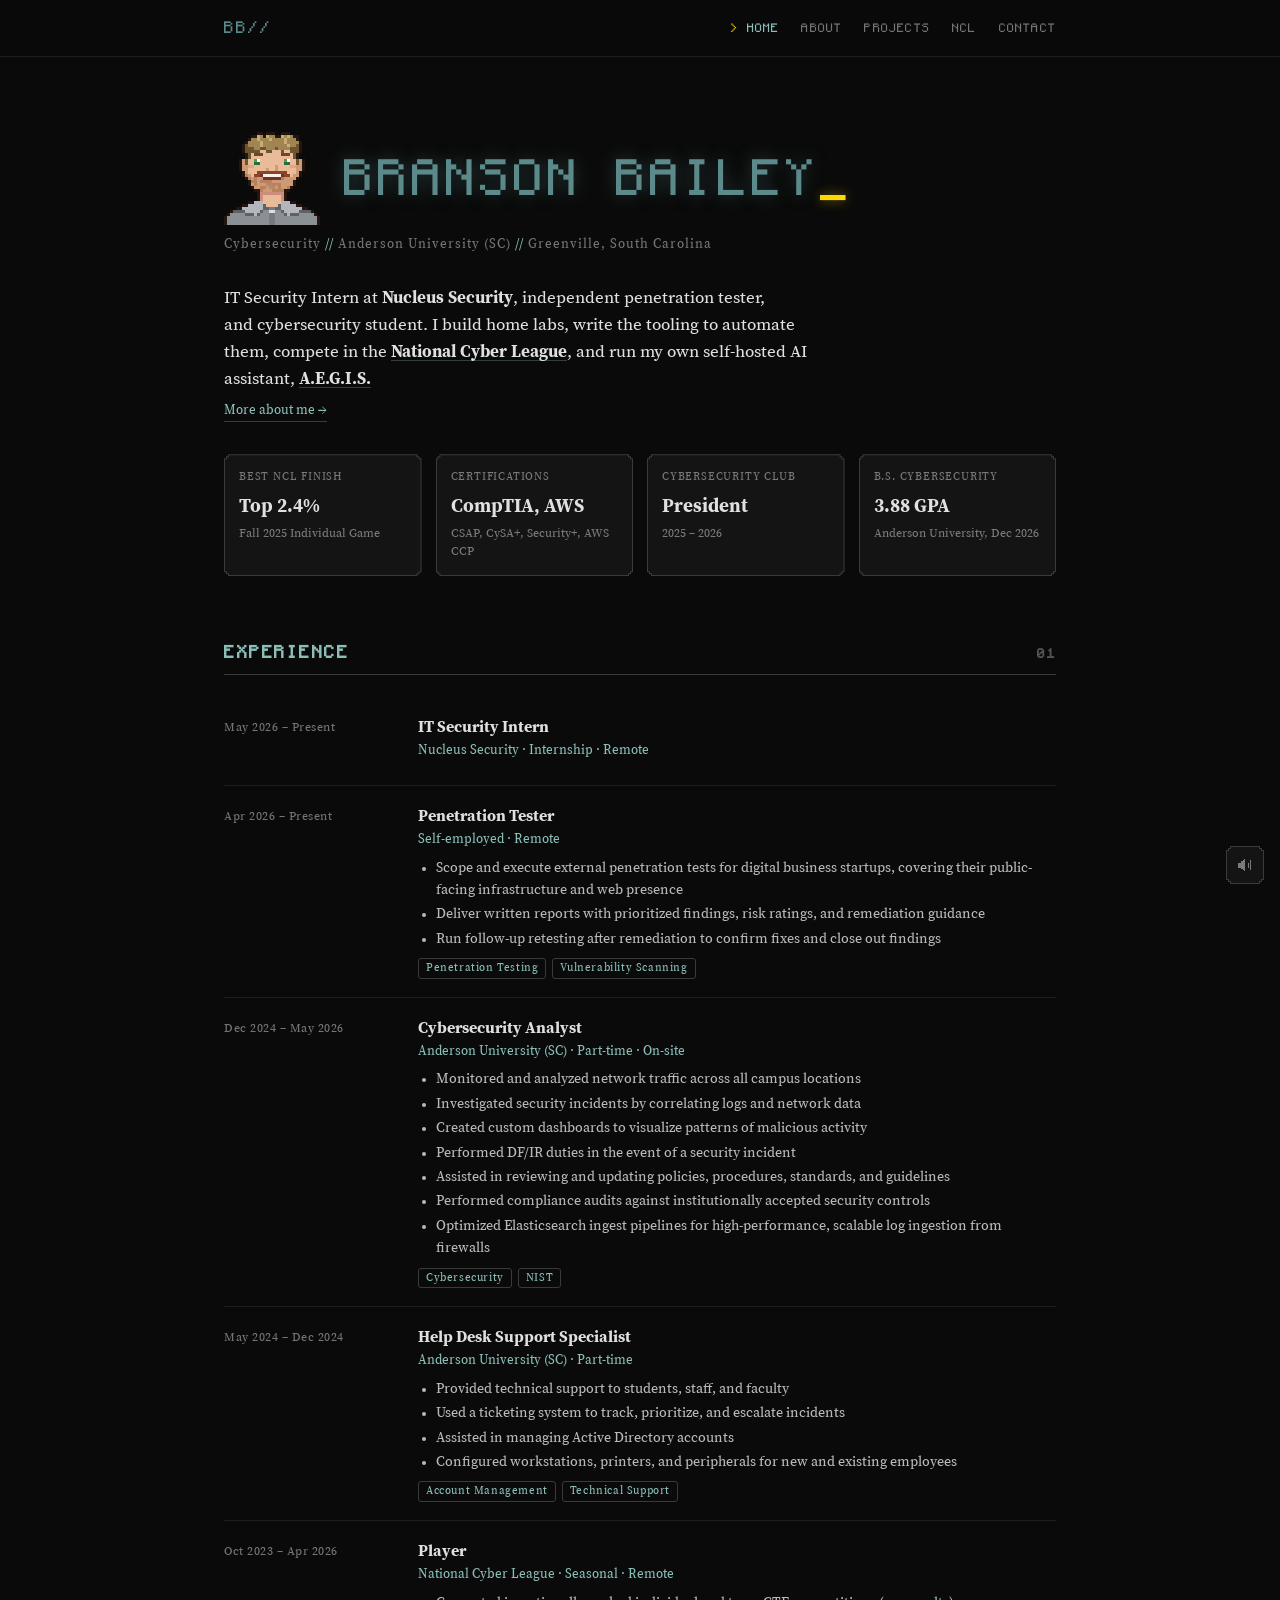
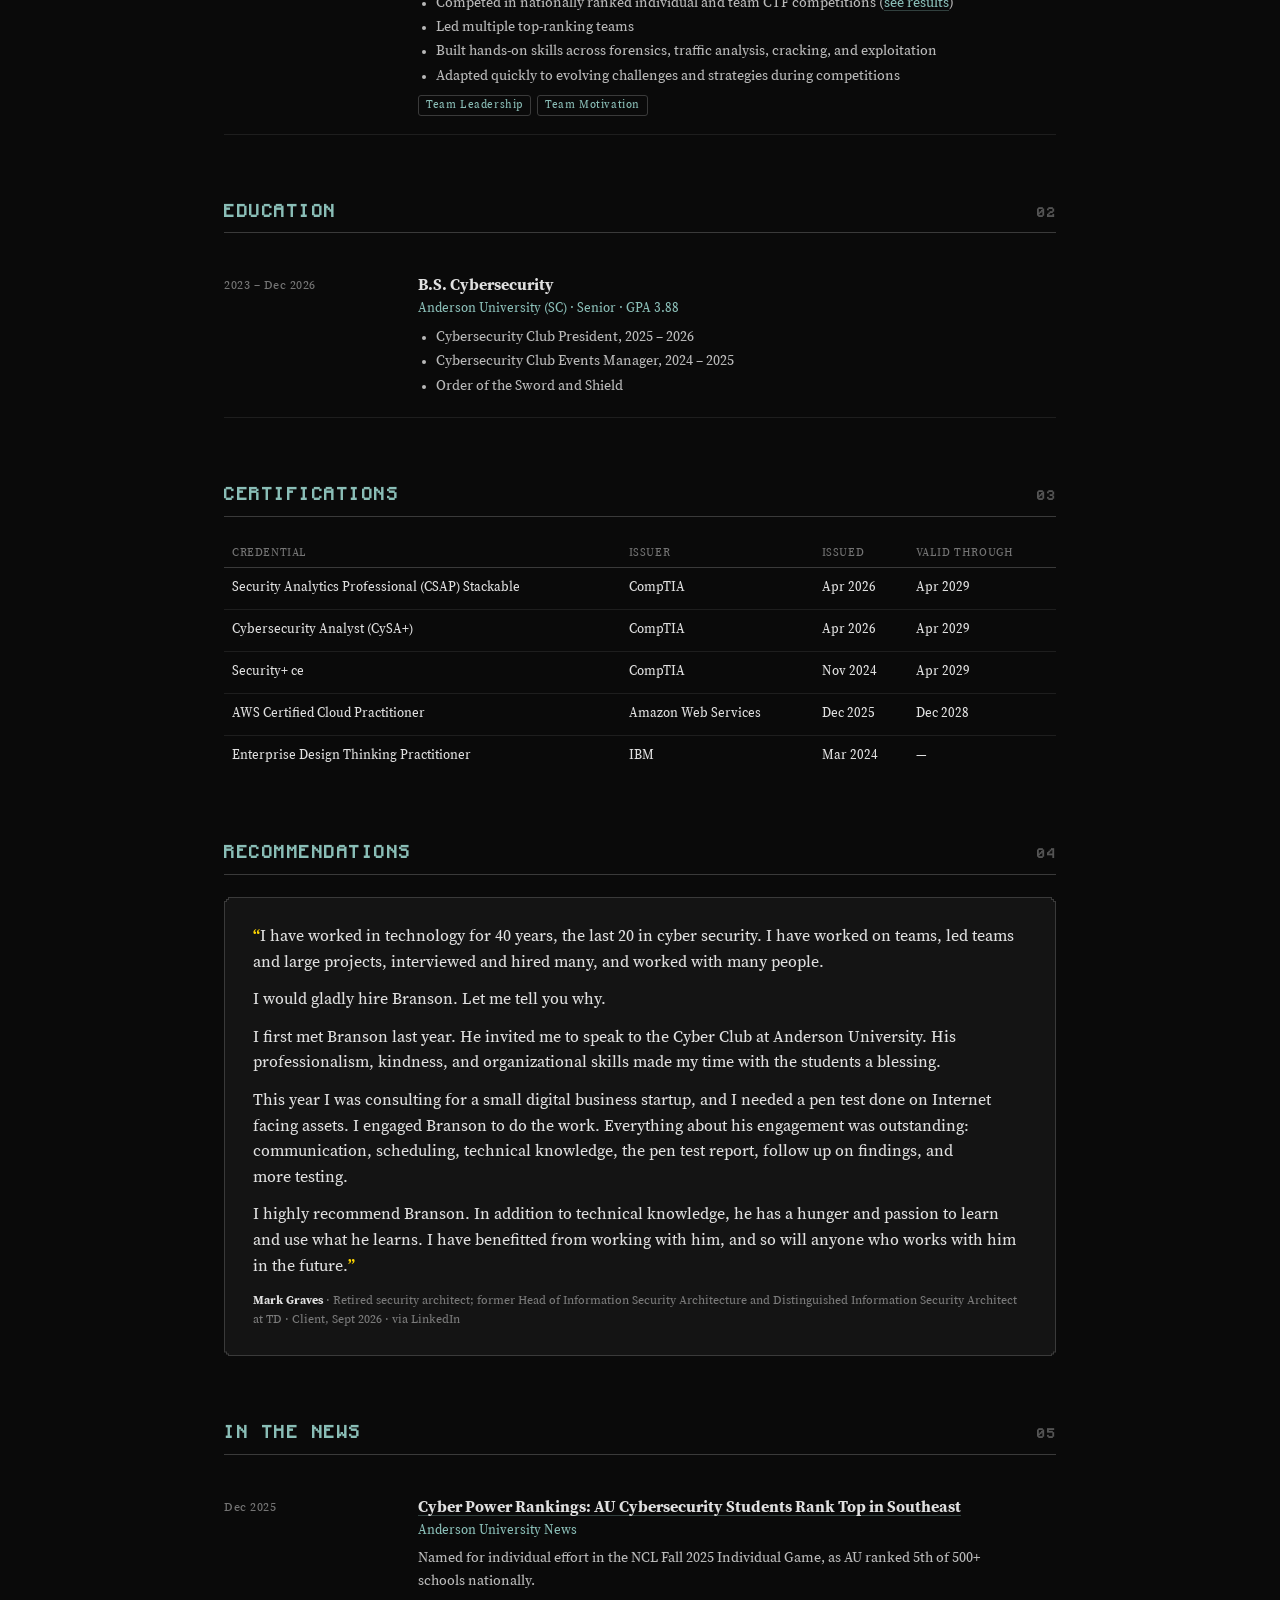
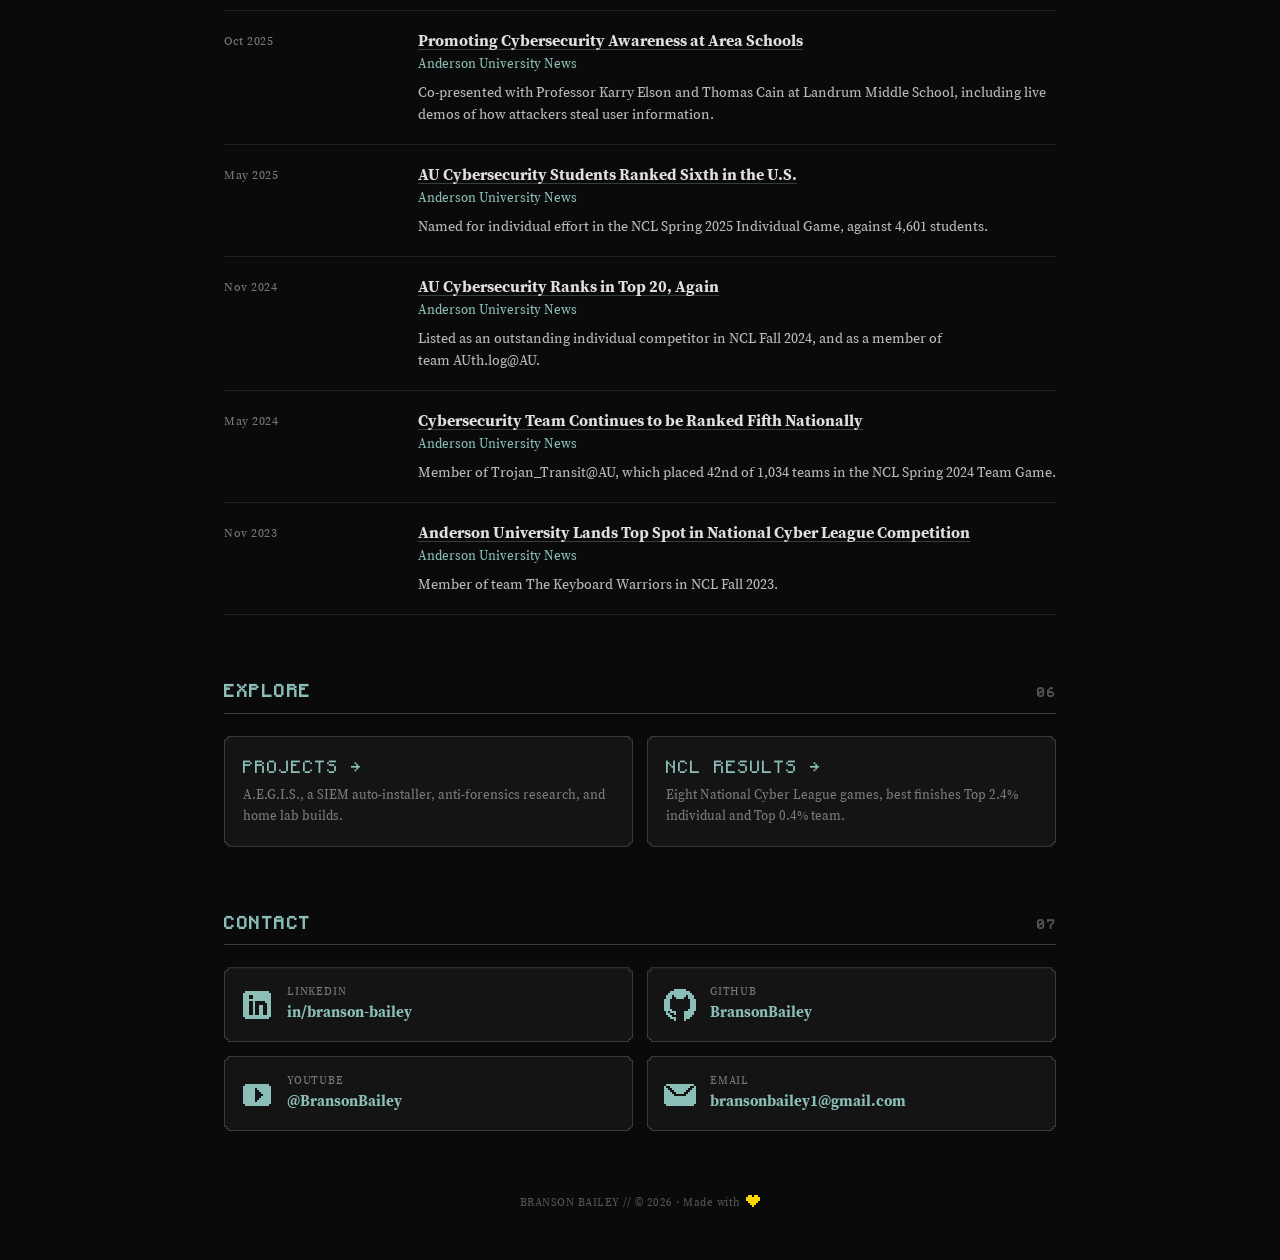
==== commit be59f7d9: "Channels: Desktop, Laptop, Signal; Home heading: Recommendations" ====
--- a/index.html
+++ b/index.html
@@ -22,8 +22,8 @@
 <link rel="icon" href="favicon.svg" type="image/svg+xml">
 <link rel="icon" href="favicon-32.png" type="image/png" sizes="32x32">
 <link rel="apple-touch-icon" href="apple-touch-icon.png">
-<link rel="stylesheet" href="style.css?v=20261014b">
-<script src="console.js?v=20261014b" defer></script>
+<link rel="stylesheet" href="style.css?v=20261014c">
+<script src="console.js?v=20261014c" defer></script>
 </head>
 <body>
 
@@ -174,8 +174,8 @@
     <tr><td>Enterprise Design Thinking Practitioner</td><td>IBM</td><td>Mar 2024</td><td>&mdash;</td></tr>
   </table>
 
-  <!-- ===================== RECOMMENDATION ===================== -->
-  <h2><span>Recommendation</span><span class="idx">04</span></h2>
+  <!-- ===================== RECOMMENDATIONS ===================== -->
+  <h2><span>Recommendations</span><span class="idx">04</span></h2>
   <blockquote>
     <p>I have worked in technology for 40 years, the last 20 in cyber security. I have worked on teams, led teams and large projects, interviewed and hired many, and worked with many people.</p>
     <p>I would gladly hire Branson. Let me tell you why.</p>
--- a/style.css
+++ b/style.css
@@ -320,6 +320,7 @@
 .dg .core-b { fill: var(--gold); } .dg .core { fill: #16140a; }
 .dg .zone { fill: none; stroke: var(--accent); stroke-width: 2; stroke-dasharray: 4 4; }
 .dg .ko { fill: var(--bg); }
+.dg .host { fill: none; stroke: var(--gold); stroke-opacity: 0.55; stroke-width: 2; }
 .dg .cur { fill: var(--gold); animation: dgblink 1.1s steps(1) infinite; }
 @keyframes dgblink { 50% { opacity: 0; } }
 @media (prefers-reduced-motion: reduce) { .dg .cur { animation: none; } }
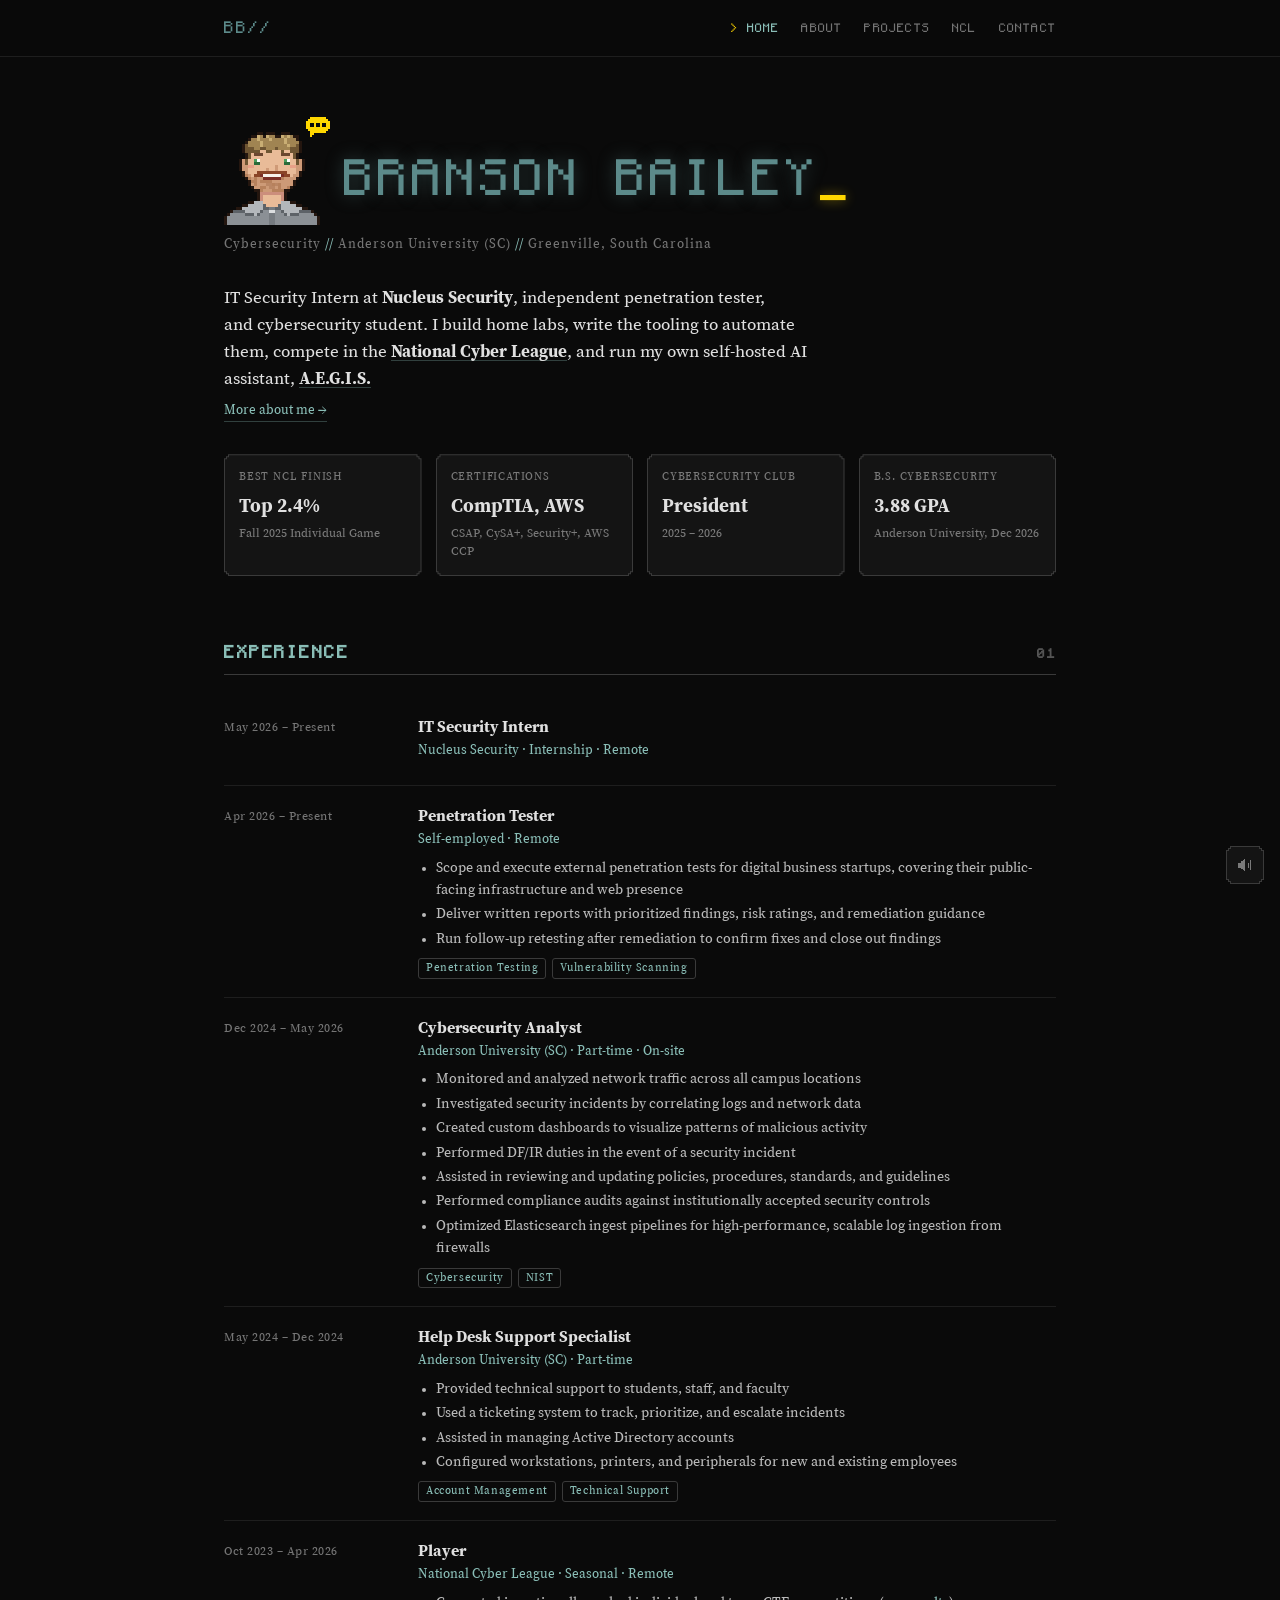
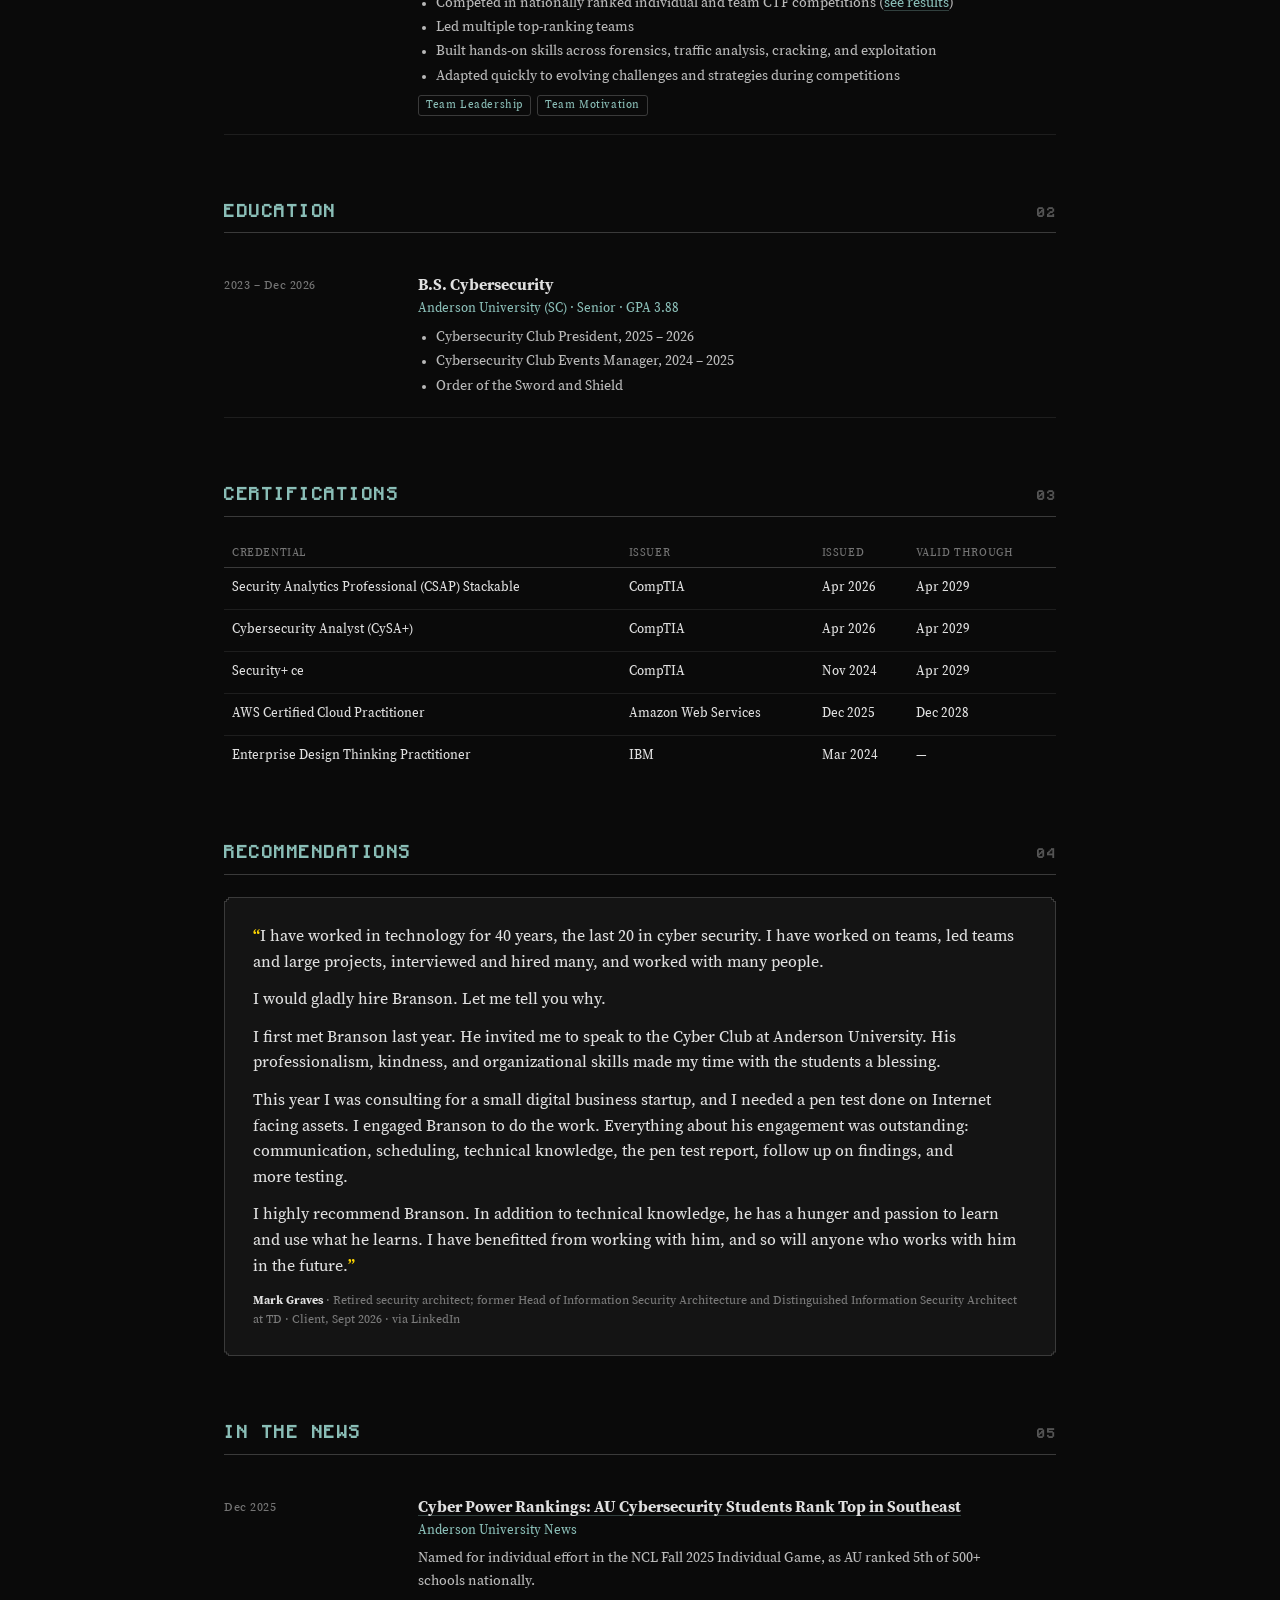
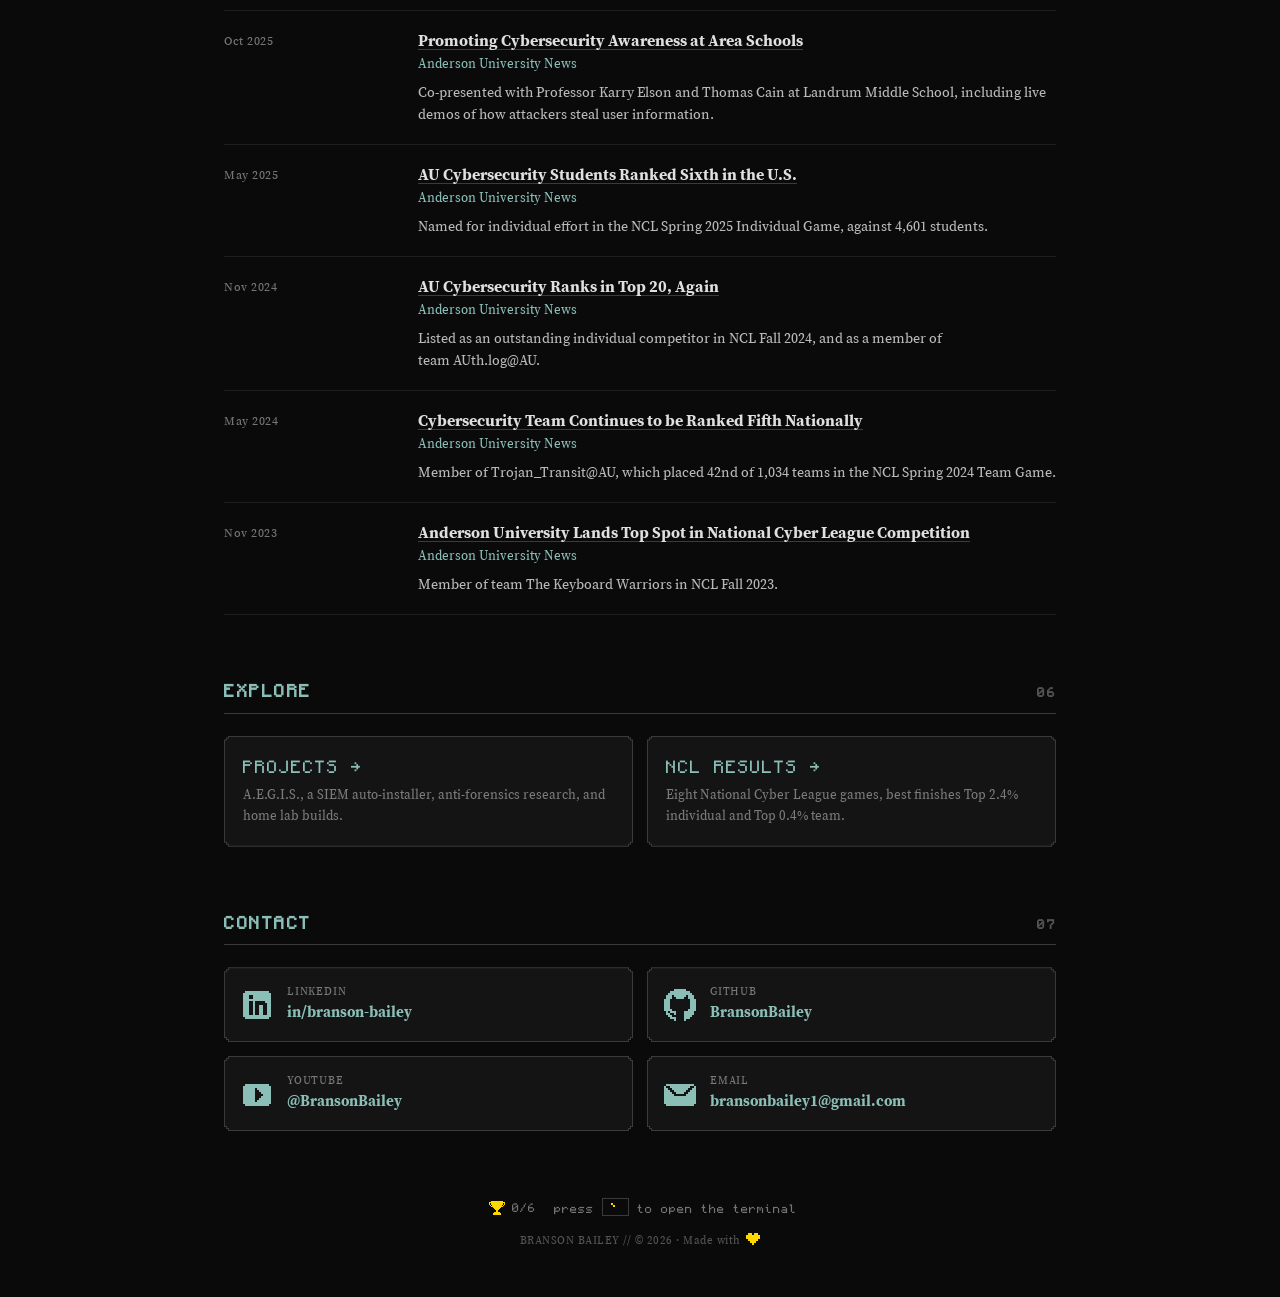
==== commit 09880419: "Avatar dialog box + footer achievement count with terminal hint Click the home-page avatar for an RP" ====
--- a/index.html
+++ b/index.html
@@ -22,8 +22,8 @@
 <link rel="icon" href="favicon.svg" type="image/svg+xml">
 <link rel="icon" href="favicon-32.png" type="image/png" sizes="32x32">
 <link rel="apple-touch-icon" href="apple-touch-icon.png">
-<link rel="stylesheet" href="style.css?v=20261014c">
-<script src="console.js?v=20261014c" defer></script>
+<link rel="stylesheet" href="style.css?v=20261014f">
+<script src="console.js?v=20261014f" defer></script>
 </head>
 <body>
 
--- a/style.css
+++ b/style.css
@@ -184,6 +184,17 @@
 .term-out a { color: var(--accent-hi); }
 .term-row { display: flex; padding: 4px 12px 10px; color: var(--accent-hi); white-space: pre; cursor: text; }
 .term-row input { flex: 1; min-width: 0; background: none; border: 0; outline: none; color: var(--fg); font: inherit; caret-color: var(--gold); padding: 0; }
+.term-out[hidden], .term-row[hidden] { display: none; }
+.snake { padding: 10px 12px 12px; }
+.snake-hud { display: flex; justify-content: space-between; color: var(--gold); letter-spacing: 1px; margin-bottom: 8px; }
+.snake-stat { color: var(--accent-hi); white-space: pre; }
+.snake canvas { display: block; margin: 0 auto; border: 1px solid var(--border); touch-action: none; outline: none; }
+.snake canvas:focus-visible { border-color: var(--accent); }
+.snake-tip { margin-top: 8px; color: var(--muted); font-size: 11px; text-align: center; white-space: pre; }
+.snake-pad { display: flex; justify-content: center; gap: 8px; margin-top: 10px; }
+.snake-pad button { min-width: 44px; height: 40px; background: var(--bg); border: 1px solid var(--border); border-radius: 4px;
+  color: var(--accent-hi); font: inherit; font-size: 15px; touch-action: manipulation; -webkit-user-select: none; user-select: none; }
+.snake-pad button:active { border-color: var(--accent); color: var(--gold); }
 
 /* ---------- responsive ---------- */
 @media (prefers-reduced-motion: reduce) {
@@ -212,11 +223,11 @@
 /* ---------- notched pixel cards ----------
    clip-path would also cut a normal border, so the outline is the card's own background (--o)
    and the panel fill is a ::before inset by the 1px transparent border, notched the same way. */
-.stat-card, .feature, blockquote, .contact a, .explore a, .ach-toast, .about-card, .snd {
+.stat-card, .feature, blockquote, .contact a, .explore a, .ach-toast, .about-card, .snd, .talk {
   --o: var(--border); position: relative; isolation: isolate;
   border-color: transparent; border-radius: 0; background: var(--o); clip-path: var(--notch);
 }
-.stat-card::before, .feature::before, blockquote::before, .contact a::before, .explore a::before, .ach-toast::before, .about-card::before, .snd::before {
+.stat-card::before, .feature::before, blockquote::before, .contact a::before, .explore a::before, .ach-toast::before, .about-card::before, .snd::before, .talk::before {
   content: ''; position: absolute; inset: 0; z-index: -1; background: var(--panel); clip-path: var(--notch);
 }
 .contact a:hover, .explore a:hover { --o: var(--accent); border-color: transparent; }
@@ -277,6 +288,46 @@
 .about-card { border: 1px solid transparent; padding: 16px; }
 .about-card .stat-label { margin-bottom: 10px; }
 .about-card .placeholder { margin: 0; }
+
+/* ---------- footer achievement count + terminal hint (built by console.js) ---------- */
+.ach-bar { display: flex; justify-content: center; align-items: center; flex-wrap: wrap; gap: 4px 12px; margin-bottom: 12px;
+  font-family: 'Monocraft', monospace; font-size: 11px; letter-spacing: 1px; }
+.ach-count { display: inline-flex; align-items: center; gap: 7px; background: none; border: 0; padding: 4px 6px;
+  font: inherit; letter-spacing: inherit; color: var(--muted); cursor: pointer; }
+.ach-count svg { width: 16px; height: 16px; color: var(--gold); }
+.ach-count:hover { color: var(--accent-hi); }
+.ach-count.done { color: var(--gold); }
+.ach-hint { color: var(--muted); }
+.ach-hint kbd { font: inherit; font-size: 18px; line-height: 14px; display: inline-block; height: 18px; vertical-align: -4px; color: var(--gold);
+  border: 1px solid var(--border); padding: 4px 6px 0; }
+/* ---------- avatar dialog box (built by console.js) ---------- */
+.hero { position: relative; }
+.avatar.can-talk { cursor: pointer; }
+.avatar.can-talk:hover { transform: translateY(-2px); }
+.avatar:focus-visible { outline: 2px solid var(--gold); outline-offset: 3px; }
+.avatar-bubble { position: absolute; left: 82px; top: -12px; width: 24px; height: 20px; color: var(--gold); cursor: pointer;
+  animation: bob 1s steps(1) infinite; }
+@keyframes bob { 50% { transform: translateY(-2px); } }
+.talk { --o: var(--accent); position: fixed; left: 50%; bottom: 24px; transform: translateX(-50%); z-index: 50;
+  width: min(600px, calc(100vw - 32px)); display: flex; align-items: flex-start; gap: 16px;
+  border: 2px solid transparent; padding: 14px 40px 16px 14px; cursor: pointer; font-family: 'Monocraft', monospace; }
+.talk:focus { outline: none; }
+.talk:focus-visible { --o: var(--gold); }
+.talk-face { flex: none; width: 64px; height: 64px; overflow: hidden; }
+.talk-strip { display: block; width: 128px; height: 64px; animation: av-blink 3s steps(1) infinite; }
+.talk-body { flex: 1; min-width: 0; }
+.talk-name { font-size: 11px; letter-spacing: 2px; color: var(--gold); margin-bottom: 6px; }
+.talk-text { margin: 0; font-size: 14px; line-height: 1.6; color: var(--fg); }
+.talk-rest { visibility: hidden; }
+.talk-more { position: absolute; right: 14px; bottom: 10px; font-size: 12px; color: var(--gold); animation: blink 1.1s steps(1) infinite; }
+.talk-x { position: absolute; top: 6px; right: 8px; background: none; border: 0; padding: 0 4px; line-height: 1;
+  color: var(--muted); font: inherit; font-size: 16px; cursor: pointer; }
+.talk-x:hover, .talk-x:focus-visible { color: var(--fg); }
+.talk-x:focus-visible { outline-offset: 0; }
+.vh { position: absolute; width: 1px; height: 1px; overflow: hidden; clip: rect(0 0 0 0); white-space: nowrap; }
+@media (prefers-reduced-motion: reduce) {
+  .avatar-bubble, .talk-strip, .talk-more { animation: none; }
+}
 
 /* ---------- responsive (keep last so it overrides base rules) ---------- */
 @media (max-width: 760px) {
@@ -302,6 +353,11 @@
   .term { bottom: 12px; font-size: 11.5px; }
   .term-out { height: 220px; }
   .ach-toast { top: 64px; right: 12px; max-width: calc(100vw - 24px); }
+  .avatar-bubble { left: 52px; }
+  .talk { bottom: 12px; gap: 12px; padding: 12px 34px 14px 12px; }
+  .talk-face { width: 48px; height: 48px; }
+  .talk-strip { width: 96px; height: 48px; }
+  .talk-text { font-size: 13px; }
 }
 
 /* ---------- A.E.G.I.S. pixel diagram ---------- */
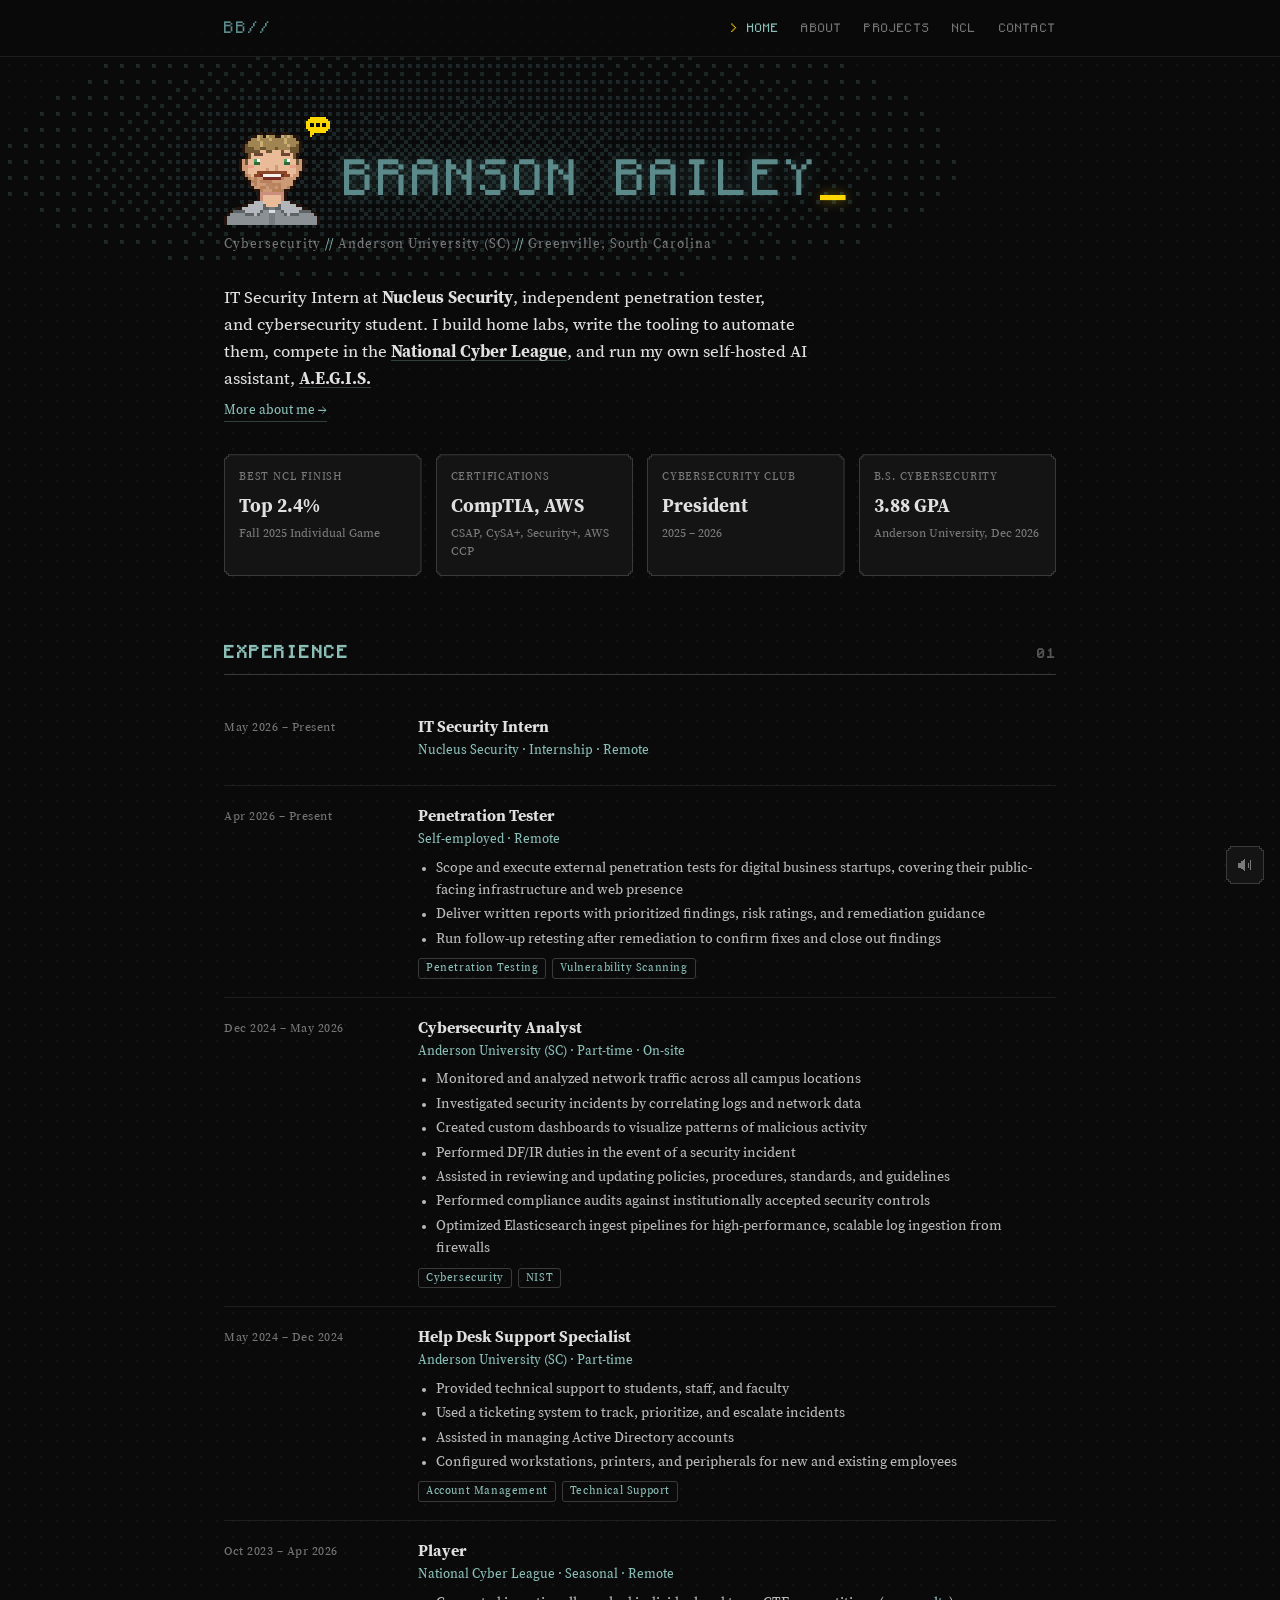
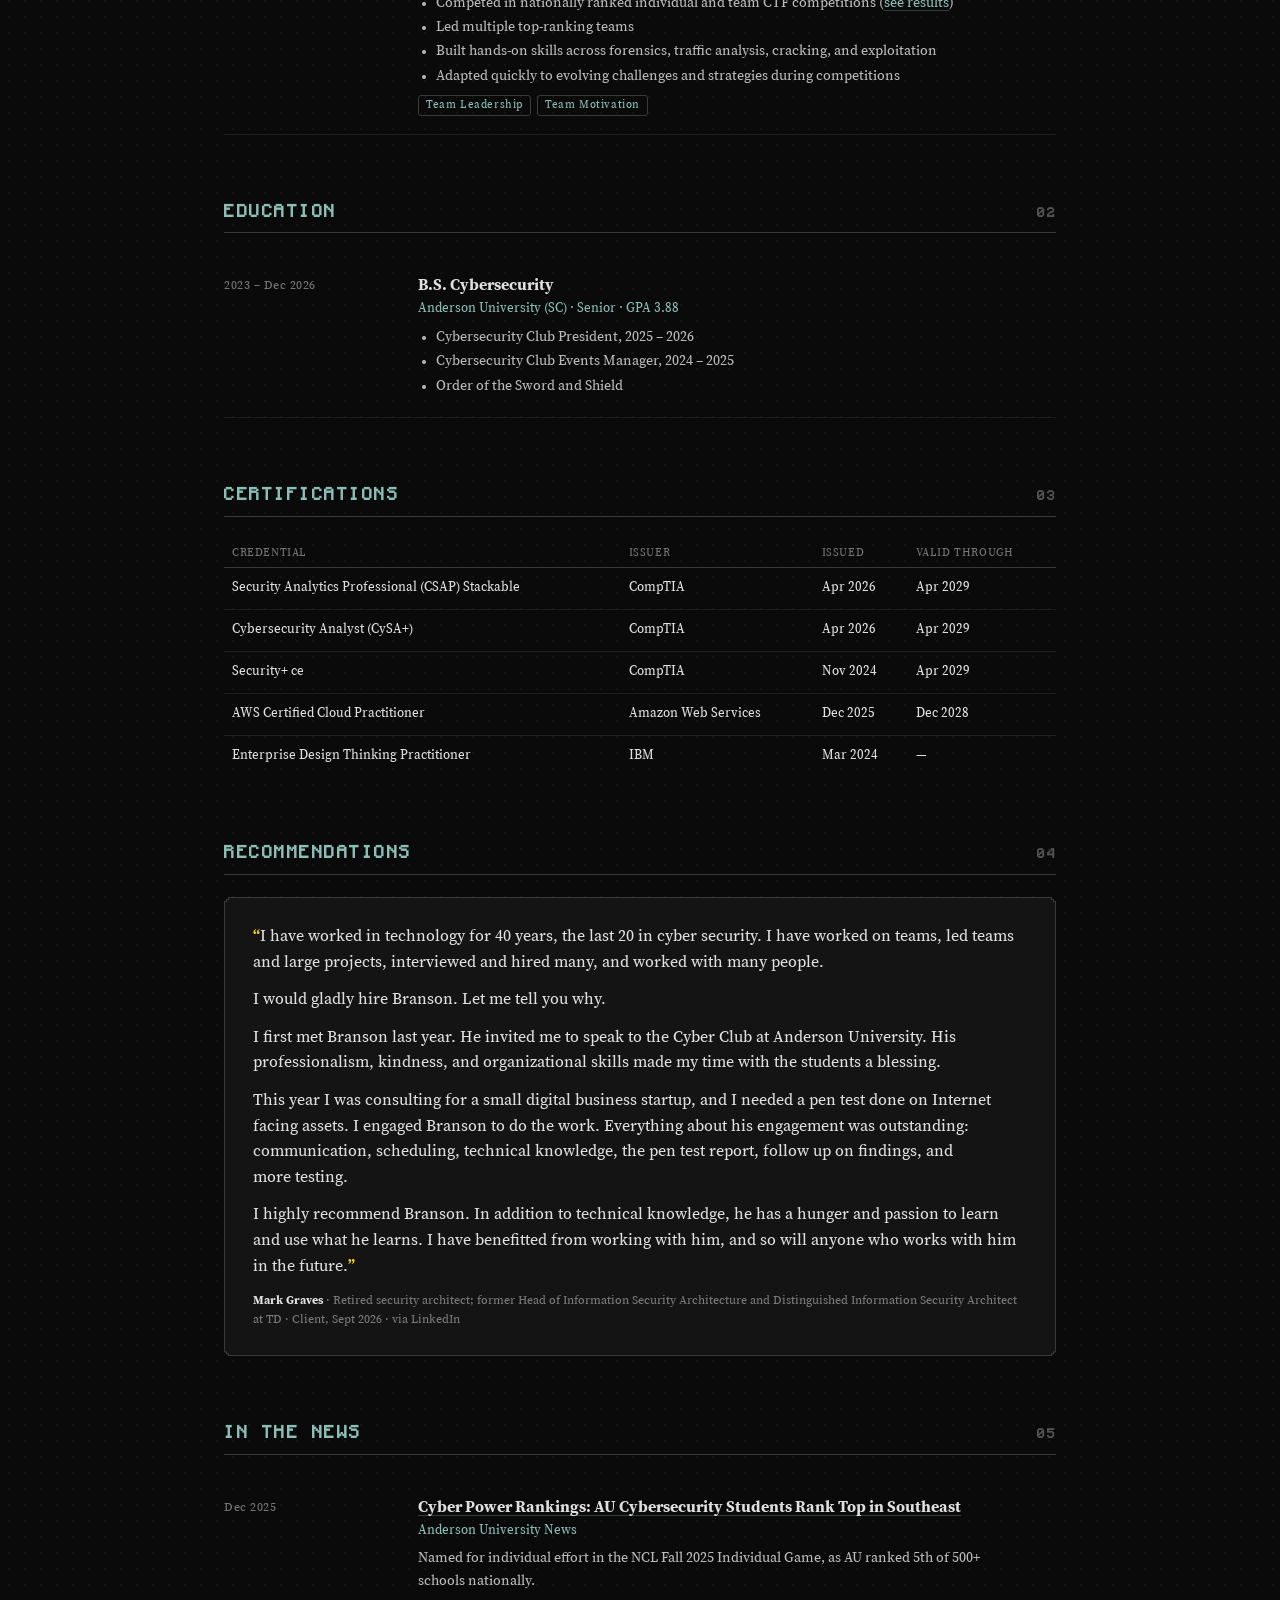
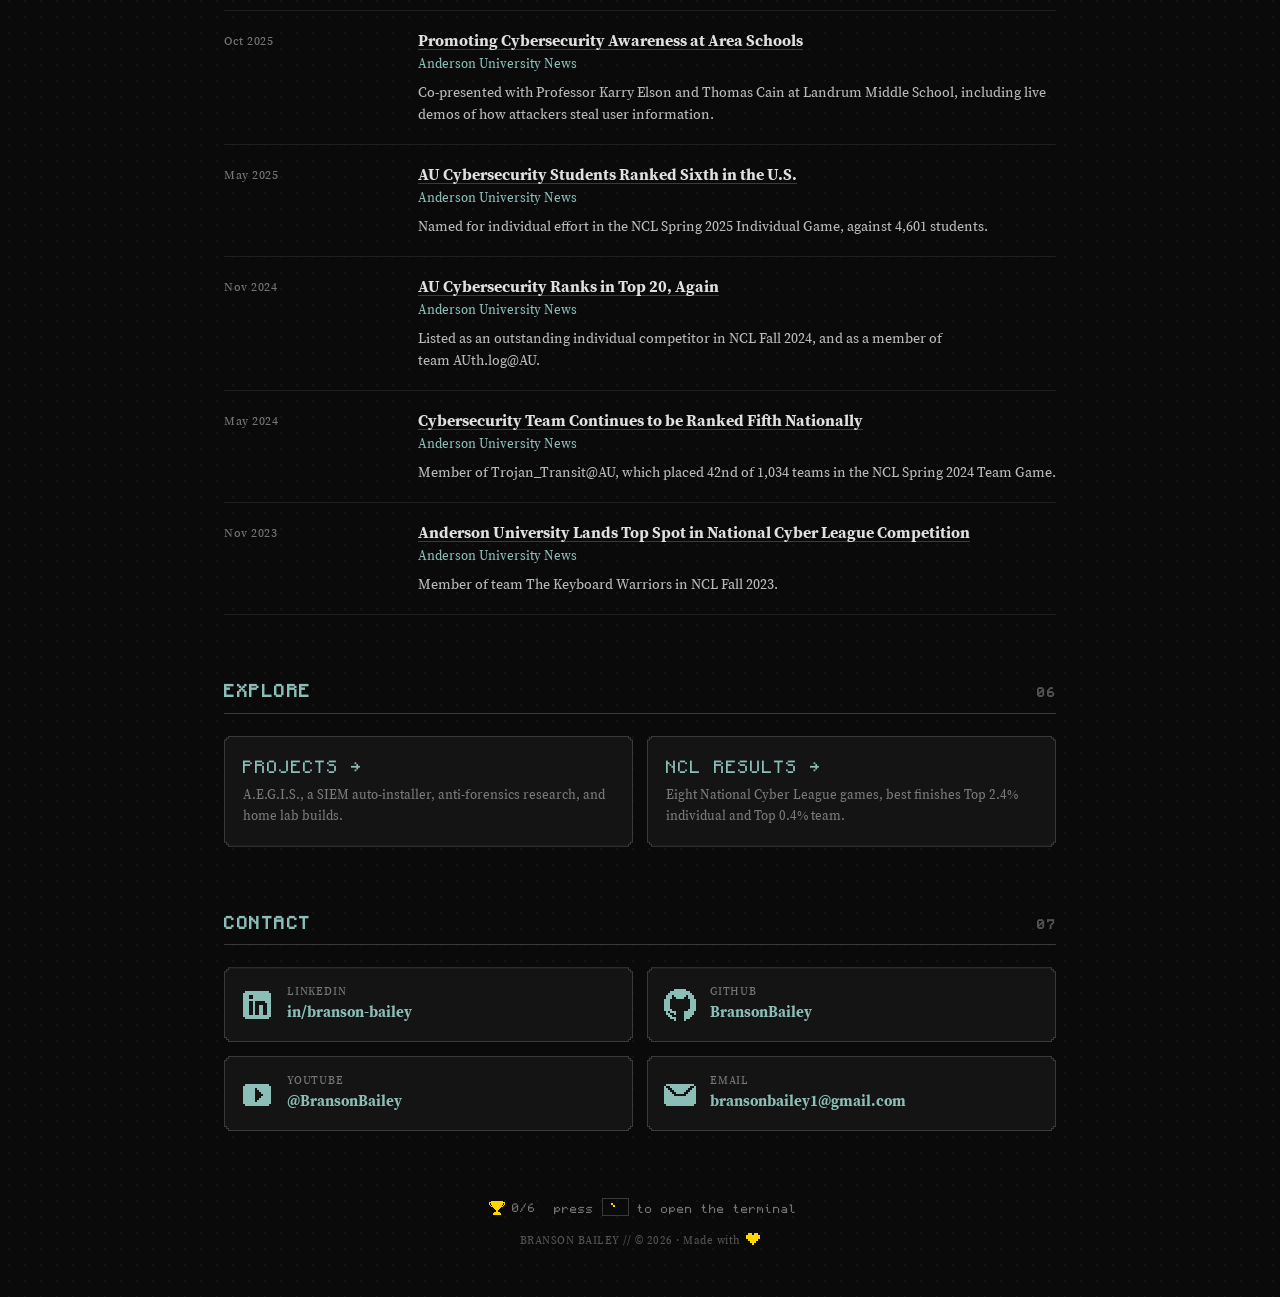
==== commit e9ed6f58: "Backgrounds: dot grid site-wide, dithered glow behind home hero, twinkling starfield on 404 Co-Autho" ====
--- a/index.html
+++ b/index.html
@@ -22,10 +22,10 @@
 <link rel="icon" href="favicon.svg" type="image/svg+xml">
 <link rel="icon" href="favicon-32.png" type="image/png" sizes="32x32">
 <link rel="apple-touch-icon" href="apple-touch-icon.png">
-<link rel="stylesheet" href="style.css?v=20261014f">
-<script src="console.js?v=20261014f" defer></script>
+<link rel="stylesheet" href="style.css?v=20261014g">
+<script src="console.js?v=20261014g" defer></script>
 </head>
-<body>
+<body class="home">
 
 <nav aria-label="Primary">
   <div class="nav-inner">
--- a/style.css
+++ b/style.css
@@ -329,6 +329,22 @@
   .avatar-bubble, .talk-strip, .talk-more { animation: none; }
 }
 
+/* ---------- backgrounds: dot grid (every page), dithered glow (home hero), starfield (404) ---------- */
+body { position: relative; background-position: center top;
+  background-image: url("data:image/svg+xml,%3Csvg xmlns='http://www.w3.org/2000/svg' width='16' height='16'%3E%3Crect width='2' height='2' fill='%23e0e0e0' fill-opacity='.05'/%3E%3C/svg%3E"); }
+/* bg-glow.png: 300x100 teal ellipse, 4x4 Bayer ordered dither; scaled 4x so each dither dot is a chunky pixel */
+.home::before { content: ''; position: absolute; top: 0; left: 0; right: 0; height: 400px; z-index: -1; pointer-events: none;
+  background: url(bg-glow.png) calc(50% - 160px) 0 / 1200px 400px no-repeat; image-rendering: pixelated; opacity: 0.22; }
+.arcade { background-image: none; }
+.arcade::before, .arcade::after { content: ''; position: fixed; inset: 0; z-index: -1; pointer-events: none; }
+.arcade::before { opacity: 0.6; background-position: 0 0, 137px 89px;
+  background-image: url("data:image/svg+xml,%3Csvg xmlns='http://www.w3.org/2000/svg' width='311' height='311' shape-rendering='crispEdges'%3E%3Crect x='169' y='81' width='2' height='2' fill='%235c6060'/%3E%3Crect x='28' y='41' width='1' height='1' fill='%23e0e0e0'/%3E%3Crect x='191' y='302' width='1' height='1' fill='%23e0e0e0'/%3E%3Crect x='263' y='113' width='1' height='1' fill='%23e0e0e0'/%3E%3Crect x='48' y='226' width='2' height='2' fill='%235c6060'/%3E%3Crect x='39' y='127' width='1' height='1' fill='%23e0e0e0'/%3E%3Crect x='286' y='221' width='1' height='1' fill='%23e0e0e0'/%3E%3Crect x='293' y='67' width='1' height='1' fill='%238abeb7'/%3E%3Crect x='302' y='35' width='2' height='2' fill='%235c6060'/%3E%3Crect x='29' y='117' width='1' height='1' fill='%23e0e0e0'/%3E%3Crect x='289' y='72' width='1' height='1' fill='%235c6060'/%3E%3Crect x='218' y='77' width='1' height='1' fill='%23e0e0e0'/%3E%3Crect x='296' y='161' width='1' height='1' fill='%238abeb7'/%3E%3Crect x='56' y='301' width='1' height='1' fill='%238abeb7'/%3E%3Crect x='194' y='53' width='1' height='1' fill='%23e0e0e0'/%3E%3Crect x='292' y='34' width='1' height='1' fill='%238abeb7'/%3E%3C/svg%3E"),
+    url("data:image/svg+xml,%3Csvg xmlns='http://www.w3.org/2000/svg' width='467' height='467' shape-rendering='crispEdges'%3E%3Crect x='235' y='447' width='2' height='2' fill='%238abeb7'/%3E%3Crect x='442' y='403' width='2' height='2' fill='%235c6060'/%3E%3Crect x='235' y='264' width='2' height='2' fill='%238abeb7'/%3E%3Crect x='101' y='98' width='2' height='2' fill='%238abeb7'/%3E%3Crect x='247' y='326' width='2' height='2' fill='%238abeb7'/%3E%3Crect x='410' y='99' width='1' height='1' fill='%23e0e0e0'/%3E%3Crect x='232' y='159' width='1' height='1' fill='%238abeb7'/%3E%3Crect x='50' y='279' width='1' height='1' fill='%23e0e0e0'/%3E%3Crect x='308' y='206' width='2' height='2' fill='%235c6060'/%3E%3Crect x='338' y='382' width='2' height='2' fill='%238abeb7'/%3E%3Crect x='336' y='84' width='2' height='2' fill='%238abeb7'/%3E%3Crect x='11' y='429' width='2' height='2' fill='%238abeb7'/%3E%3C/svg%3E"); }
+.arcade::after { background-image: url("data:image/svg+xml,%3Csvg xmlns='http://www.w3.org/2000/svg' width='743' height='743' shape-rendering='crispEdges'%3E%3Crect x='641' y='265' width='2' height='2' fill='%23e0e0e0'/%3E%3Crect x='371' y='711' width='2' height='2' fill='%23e0e0e0'/%3E%3Cpath fill='%23ffd700' d='M671 544h2v6h-2zM669 546h6v2h-6z'/%3E%3Crect x='480' y='259' width='2' height='2' fill='%23e0e0e0'/%3E%3Cpath fill='%23ffd700' d='M57 162h2v6h-2zM55 164h6v2h-6z'/%3E%3Cpath fill='%23ffd700' d='M384 482h2v6h-2zM382 484h6v2h-6z'/%3E%3Cpath fill='%23ffd700' d='M393 558h2v6h-2zM391 560h6v2h-6z'/%3E%3Cpath fill='%23ffd700' d='M591 257h2v6h-2zM589 259h6v2h-6z'/%3E%3Cpath fill='%23e0e0e0' d='M225 419h2v6h-2zM223 421h6v2h-6z'/%3E%3C/svg%3E");
+  background-position: 61px 23px; animation: twinkle 3.2s steps(1) infinite; }
+@keyframes twinkle { 0%, 100% { opacity: 1; } 30% { opacity: 0.3; } 45% { opacity: 0.85; } 70% { opacity: 0.15; } 80% { opacity: 0.6; } }
+@media (prefers-reduced-motion: reduce) { .arcade::after { animation: none; } }
+
 /* ---------- responsive (keep last so it overrides base rules) ---------- */
 @media (max-width: 760px) {
   .report { padding-top: 48px; }
@@ -354,6 +370,7 @@
   .term-out { height: 220px; }
   .ach-toast { top: 64px; right: 12px; max-width: calc(100vw - 24px); }
   .avatar-bubble { left: 52px; }
+  .home::before { background-position: 50% 0; background-size: 900px 300px; }
   .talk { bottom: 12px; gap: 12px; padding: 12px 34px 14px 12px; }
   .talk-face { width: 48px; height: 48px; }
   .talk-strip { width: 96px; height: 48px; }
